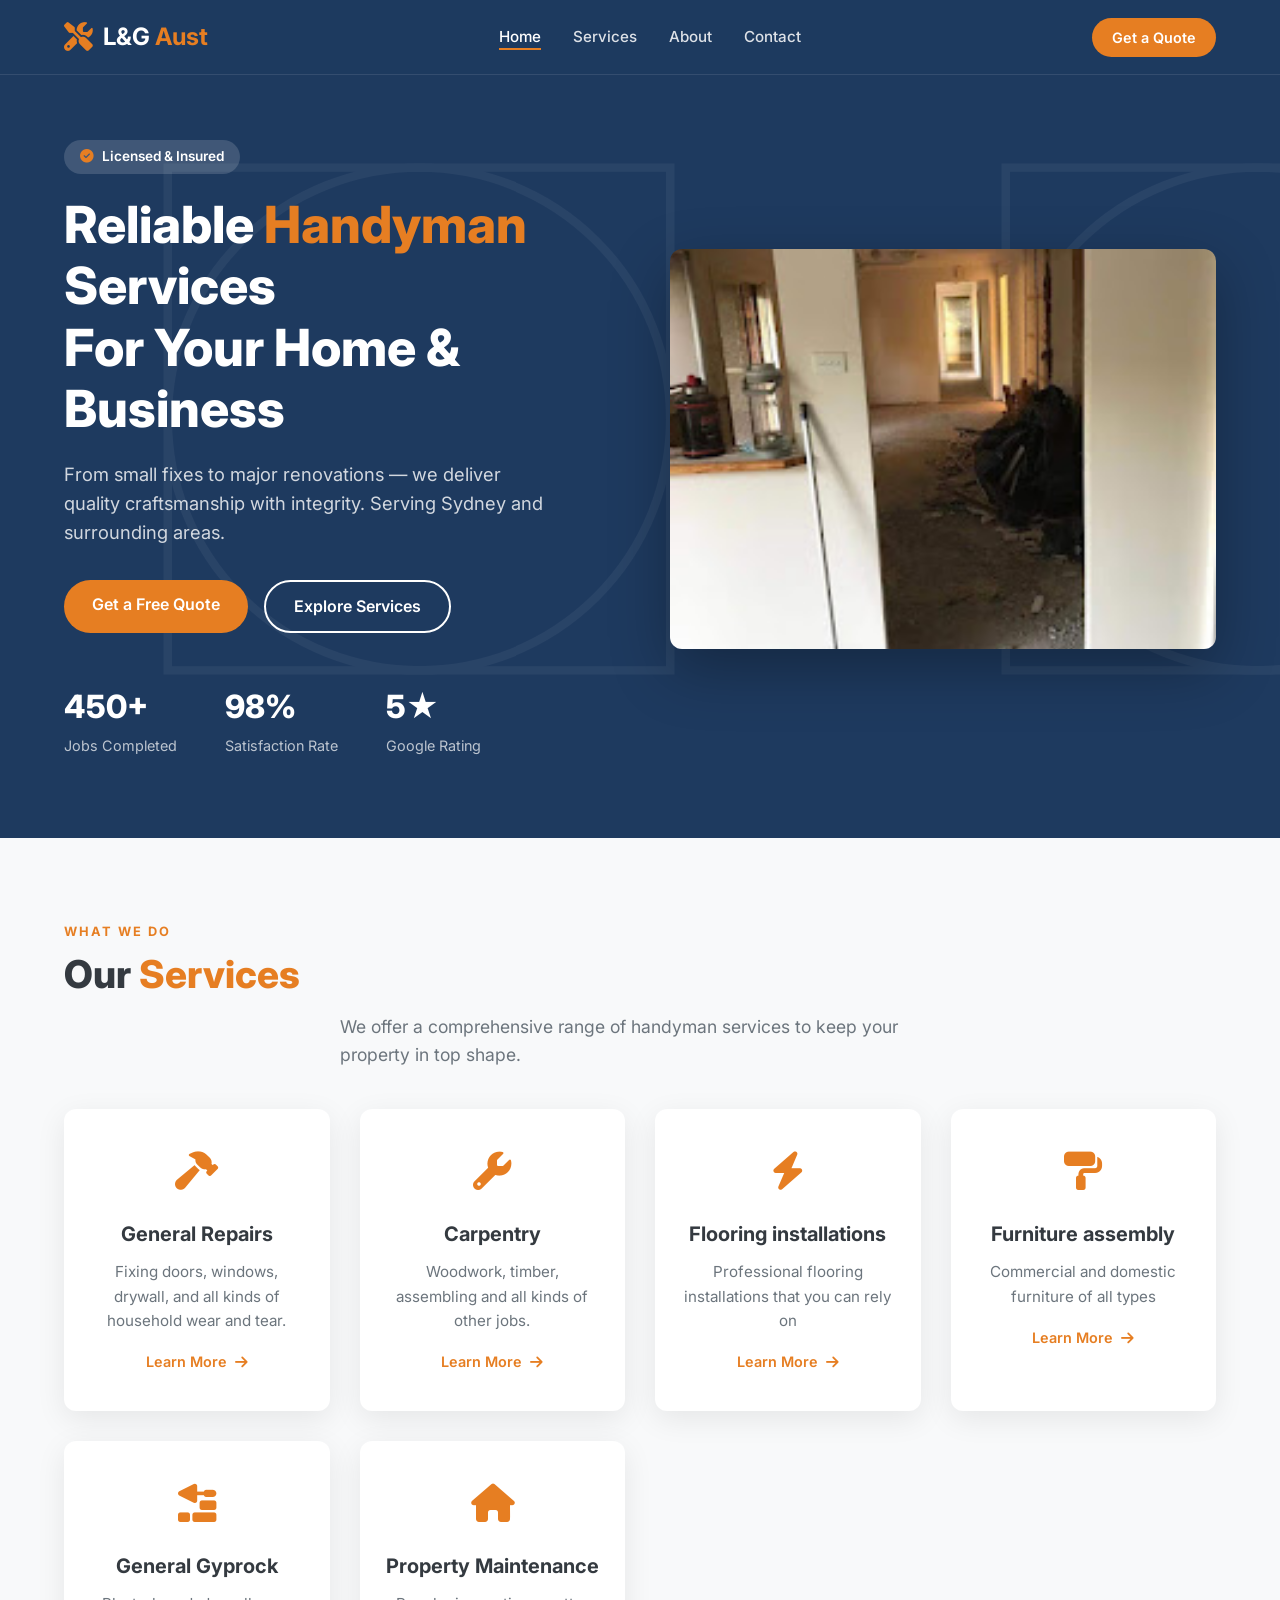
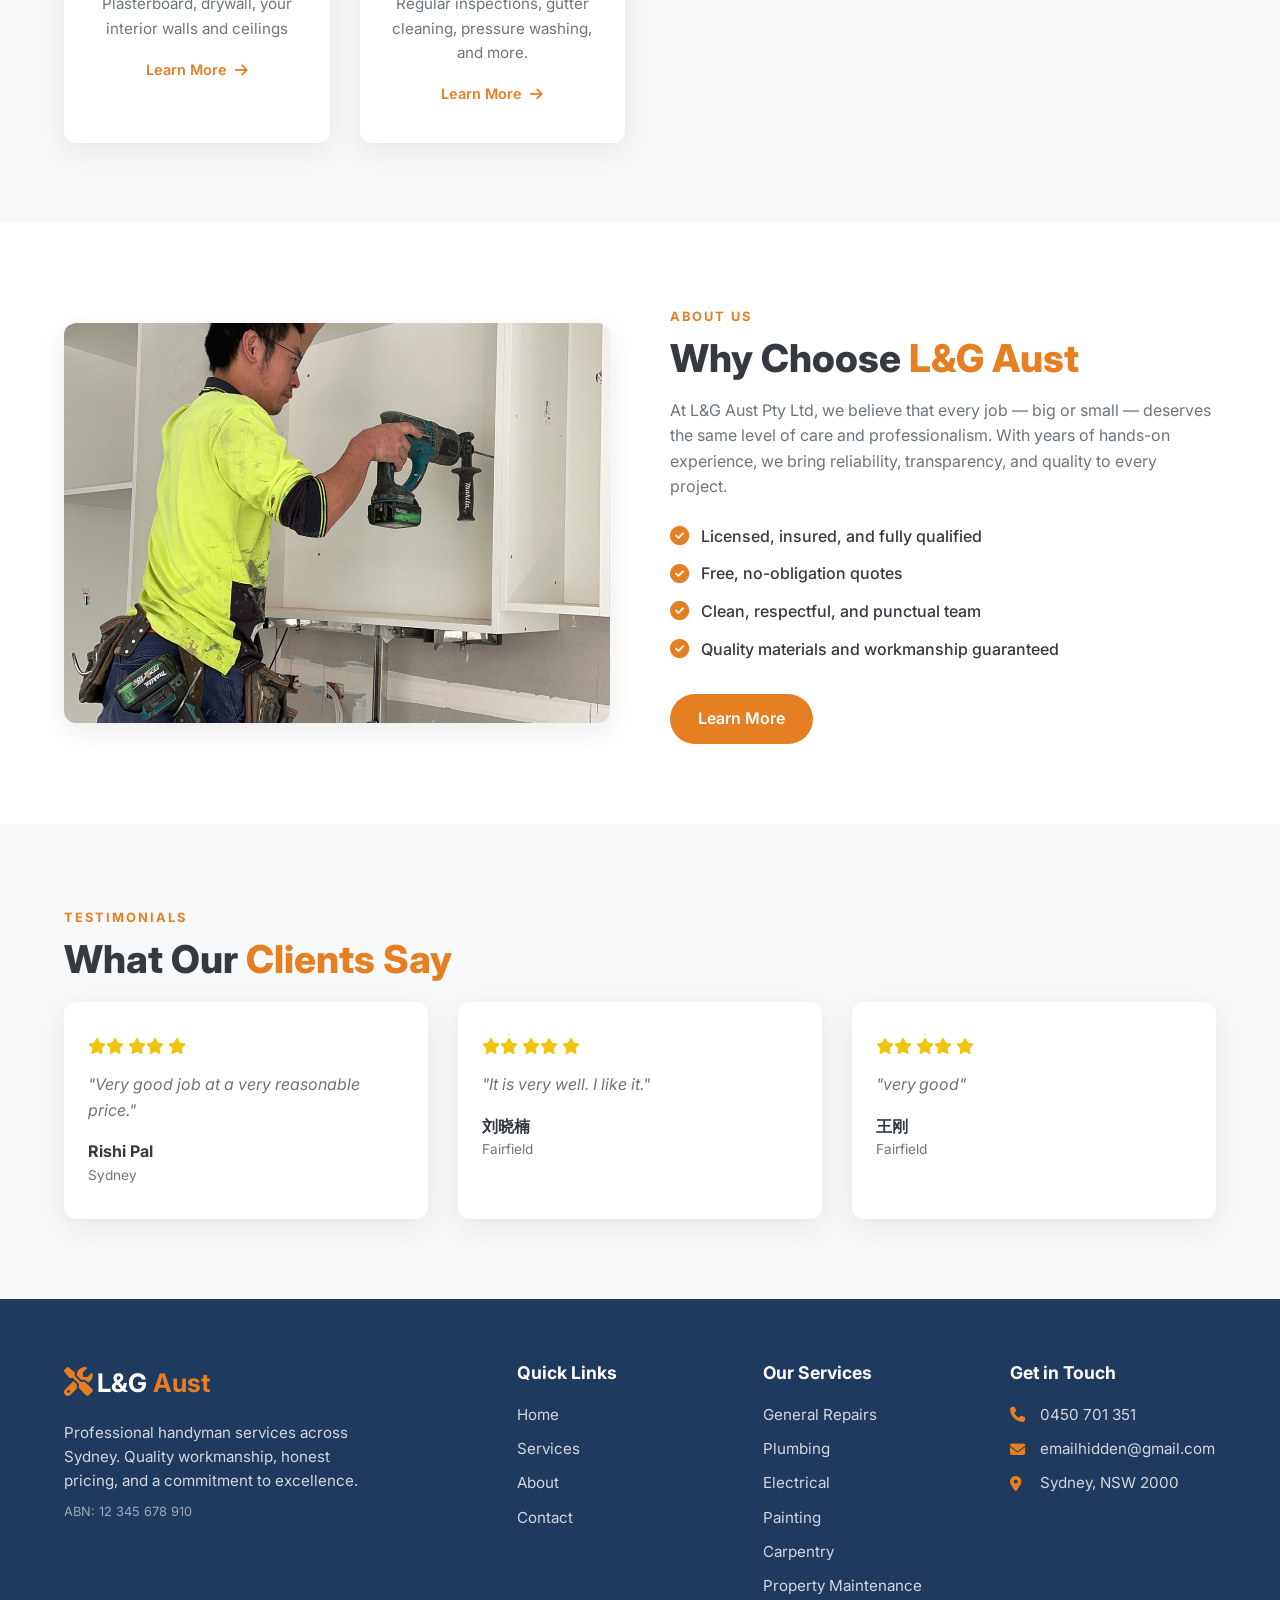
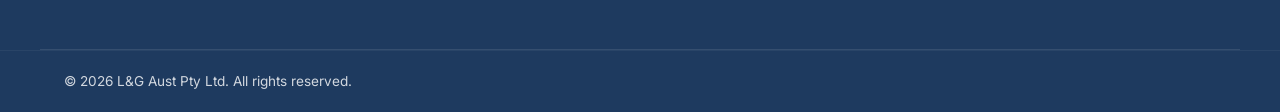
==== public/index.html @ 5c4e9b41 "update about image" ====
<!-- ====================================================
     index.html – Home / Landing Page
     ==================================================== -->
<!DOCTYPE html>
<html lang="en">
<head>
  <meta charset="UTF-8" />
  <meta name="viewport" content="width=device-width, initial-scale=1.0" />
  <title>L&G Aust | Professional Handyman Services</title>
  <link rel="stylesheet" href="styles.css" />
  <link rel="preconnect" href="https://fonts.googleapis.com" />
  <link rel="preconnect" href="https://fonts.gstatic.com" crossorigin />
  <link href="https://fonts.googleapis.com/css2?family=Inter:opsz,wght@14..32,400;14..32,500;14..32,600;14..32,700;14..32,800&display=swap" rel="stylesheet" />
  <link rel="stylesheet" href="https://cdnjs.cloudflare.com/ajax/libs/font-awesome/6.5.0/css/all.min.css" />
</head>
<body>

  <!-- Navigation -->
  <nav class="navbar" id="navbar">
    <div class="container nav-container">
      <div class="nav-logo">
        <span class="logo-icon"><i class="fas fa-tools"></i></span>
        <span class="logo-text">L&G <span class="logo-highlight">Aust</span></span>
      </div>
      <ul class="nav-links" id="navLinks">
        <li><a href="index.html" class="active">Home</a></li>
        <li><a href="services.html">Services</a></li>
        <li><a href="about.html">About</a></li>
        <li><a href="contact.html">Contact</a></li>
      </ul>
      <div class="nav-cta">
        <a href="contact.html" class="btn btn-primary btn-sm">Get a Quote</a>
      </div>
      
    </div>
  </nav>

  <!-- Hero -->
  <section class="hero" id="hero">
    <div class="hero-overlay"></div>
    <div class="container hero-container">
      <div class="hero-content">
        <span class="hero-badge"><i class="fas fa-check-circle"></i> Licensed & Insured</span>
        <h1 class="hero-title">
          Reliable <span class="highlight">Handyman</span> Services <br />For Your Home & Business
        </h1>
        <p class="hero-desc">
          From small fixes to major renovations — we deliver quality craftsmanship
          with integrity. Serving Sydney and surrounding areas.
        </p>
        <div class="hero-buttons">
          <a href="contact.html" class="btn btn-primary">Get a Free Quote</a>
          <a href="services.html" class="btn btn-outline">Explore Services</a>
        </div>
        <div class="hero-stats">
          <div class="stat">
            <span class="stat-number">450+</span>
            <span class="stat-label">Jobs Completed</span>
          </div>
          <div class="stat">
            <span class="stat-number">98%</span>
            <span class="stat-label">Satisfaction Rate</span>
          </div>
          <div class="stat">
            <span class="stat-number">5★</span>
            <span class="stat-label">Google Rating</span>
          </div>
        </div>
      </div>
      <div class="hero-image">
        <img src="images/general.jpg" alt="Handyman working" />
      </div>
    </div>
  </section>

  <!-- Services snippet -->
  <section class="services" id="services">
    <div class="container">
      <div class="section-header">
        <span class="section-tag">What We Do</span>
        <h2 class="section-title">Our <span class="highlight">Services</span></h2>
        <p class="section-desc">
          We offer a comprehensive range of handyman services to keep your
          property in top shape.
        </p>
      </div>
      <div class="services-grid">
        <div class="service-card">
          <div class="service-icon"><i class="fas fa-hammer"></i></div>
          <h3>General Repairs</h3>
          <p>Fixing doors, windows, drywall, and all kinds of household wear and tear.</p>
          <a href="services.html#general" class="service-link">Learn More <i class="fas fa-arrow-right"></i></a>
        </div>
        <div class="service-card">
          <div class="service-icon"><i class="fas fa-wrench"></i></div>
          <h3>Carpentry</h3>
          <p>Woodwork, timber, assembling and all kinds of other jobs.</p>
          <a href="services.html#plumbing" class="service-link">Learn More <i class="fas fa-arrow-right"></i></a>
        </div>
        <div class="service-card">
          <div class="service-icon"><i class="fas fa-bolt"></i></div>
          <h3>Flooring installations</h3>
          <p>Professional flooring installations that you can rely on</p>
          <a href="services.html#electrical" class="service-link">Learn More <i class="fas fa-arrow-right"></i></a>
        </div>
        <div class="service-card">
          <div class="service-icon"><i class="fas fa-paint-roller"></i></div>
          <h3>Furniture assembly</h3>
          <p>Commercial and domestic furniture of all types</p>
          <a href="services.html#painting" class="service-link">Learn More <i class="fas fa-arrow-right"></i></a>
        </div>
        <div class="service-card">
          <div class="service-icon"><i class="fas fa-trowel-bricks"></i></div>
          <h3>General Gyprock</h3>
          <p>Plasterboard, drywall, your interior walls and ceilings</p>
          <a href="services.html#carpentry" class="service-link">Learn More <i class="fas fa-arrow-right"></i></a>
        </div>
        <div class="service-card">
          <div class="service-icon"><i class="fas fa-home"></i></div>
          <h3>Property Maintenance</h3>
          <p>Regular inspections, gutter cleaning, pressure washing, and more.</p>
          <a href="services.html#maintenance" class="service-link">Learn More <i class="fas fa-arrow-right"></i></a>
        </div>
      </div>
    </div>
  </section>

  <!-- About snippet -->
  <section class="about" id="about">
    <div class="container about-container">
      <div class="about-image">
        <img src="images/furnitureassembly.jpg" alt="About L&G Aust" />
      </div>
      <div class="about-content">
        <span class="section-tag">About Us</span>
        <h2 class="section-title">Why Choose <span class="highlight">L&G Aust</span></h2>
        <p class="about-desc">
          At L&G Aust Pty Ltd, we believe that every job — big or small — deserves
          the same level of care and professionalism. With years of hands-on experience,
          we bring reliability, transparency, and quality to every project.
        </p>
        <ul class="about-features">
          <li><i class="fas fa-check-circle"></i> Licensed, insured, and fully qualified</li>
          <li><i class="fas fa-check-circle"></i> Free, no-obligation quotes</li>
          <li><i class="fas fa-check-circle"></i> Clean, respectful, and punctual team</li>
          <li><i class="fas fa-check-circle"></i> Quality materials and workmanship guaranteed</li>
        </ul>
        <a href="about.html" class="btn btn-primary">Learn More</a>
      </div>
    </div>
  </section>

  <!-- Testimonials -->
  <section class="testimonials">
    <div class="container">
      <div class="section-header">
        <span class="section-tag">Testimonials</span>
        <h2 class="section-title">What Our <span class="highlight">Clients Say</span></h2>
      </div>
      <div class="testimonials-grid">
        <div class="testimonial-card">
          <div class="testimonial-stars">
            <i class="fas fa-star"></i><i class="fas fa-star"></i>
            <i class="fas fa-star"></i><i class="fas fa-star"></i>
            <i class="fas fa-star"></i>
          </div>
          <p>"Very good job at a very reasonable price."</p>
          <div class="testimonial-author">
            <span class="author-name">Rishi Pal</span>
            <span class="author-location">Sydney</span>
          </div>
        </div>
        <div class="testimonial-card">
          <div class="testimonial-stars">
            <i class="fas fa-star"></i><i class="fas fa-star"></i>
            <i class="fas fa-star"></i><i class="fas fa-star"></i>
            <i class="fas fa-star"></i>
          </div>
          <p>"It is very well. I like it."</p>
          <div class="testimonial-author">
            <span class="author-name">刘晓楠</span>
            <span class="author-location">Fairfield</span>
          </div>
        </div>
        <div class="testimonial-card">
          <div class="testimonial-stars">
            <i class="fas fa-star"></i><i class="fas fa-star"></i>
            <i class="fas fa-star"></i><i class="fas fa-star"></i>
            <i class="fas fa-star"></i>
          </div>
          <p>"very good"</p>
          <div class="testimonial-author">
            <span class="author-name">王刚</span>
            <span class="author-location">Fairfield</span>
          </div>
        </div>
      </div>
    </div>
  </section>

  <!-- Footer -->
  <footer class="footer">
    <div class="container footer-container">
      <div class="footer-brand">
        <span class="logo-icon"><i class="fas fa-tools"></i></span>
        <span class="logo-text">L&G <span class="logo-highlight">Aust</span></span>
        <p class="footer-desc">
          Professional handyman services across Sydney. Quality workmanship,
          honest pricing, and a commitment to excellence.
        </p>
        <p class="footer-legal">ABN: 12 345 678 910</p>
      </div>
      <div class="footer-links">
        <h4>Quick Links</h4>
        <ul>
          <li><a href="index.html">Home</a></li>
          <li><a href="services.html">Services</a></li>
          <li><a href="about.html">About</a></li>
          <li><a href="contact.html">Contact</a></li>
        </ul>
      </div>
      <div class="footer-services">
        <h4>Our Services</h4>
        <ul>
          <li>General Repairs</li>
          <li>Plumbing</li>
          <li>Electrical</li>
          <li>Painting</li>
          <li>Carpentry</li>
          <li>Property Maintenance</li>
        </ul>
      </div>
      <div class="footer-contact">
        <h4>Get in Touch</h4>
        <ul>
          <li><i class="fas fa-phone"></i> 0450 701 351</li>
          <li><i class="fas fa-envelope"></i> emailhidden@gmail.com</li>
          <li><i class="fas fa-map-marker-alt"></i> Sydney, NSW 2000</li>
        </ul>
      </div>
    </div>
    <div class="footer-bottom">
      <div class="container">
        <p>&copy; 2026 L&G Aust Pty Ltd. All rights reserved.</p>
      </div>
    </div>
  </footer>

  <script src="script.js"></script>
</body>
</html>
---- public/styles.css ----
* {
  margin: 0;
  padding: 0;
  box-sizing: border-box;
}

:root {
  --primary: #1e3a5f;
  --primary-light: #2a4a7a;
  --accent: #e67e22;
  --accent-hover: #cf6d17;
  --gray-100: #f8f9fa;
  --gray-200: #e9ecef;
  --gray-300: #dee2e6;
  --gray-600: #6c757d;
  --gray-800: #343a40;
  --white: #ffffff;
  --shadow: 0 8px 30px rgba(0,0,0,0.08);
  --radius: 12px;
  --transition: 0.25s ease;
  --font: 'Inter', sans-serif;
}

body {
  font-family: var(--font);
  color: var(--gray-800);
  background: var(--white);
  line-height: 1.6;
}

a {
  text-decoration: none;
  color: inherit;
}

ul {
  list-style: none;
}

img {
  max-width: 100%;
  height: auto;
  display: block;
}

.container {
  max-width: 1200px;
  margin: 0 auto;
  padding: 0 24px;
}

/* ----- buttons ----- */
.btn {
  display: inline-block;
  padding: 12px 28px;
  border-radius: 50px;
  font-weight: 600;
  font-size: 1rem;
  border: none;
  cursor: pointer;
  transition: var(--transition);
  text-align: center;
}

.btn-primary {
  background: var(--accent);
  color: var(--white);
}
.btn-primary:hover {
  background: var(--accent-hover);
  transform: translateY(-2px);
  box-shadow: 0 6px 20px rgba(230, 126, 34, 0.35);
}

.btn-outline {
  background: transparent;
  color: var(--white);
  border: 2px solid var(--white);
}
.btn-outline:hover {
  background: var(--white);
  color: var(--primary);
}

.btn-sm {
  padding: 8px 20px;
  font-size: 0.9rem;
}

.btn-full {
  width: 100%;
}

/* ----- section headers ----- */
.section-tag {
  display: inline-block;
  font-size: 0.8rem;
  font-weight: 700;
  text-transform: uppercase;
  letter-spacing: 2px;
  color: var(--accent);
  margin-bottom: 8px;
}

.section-title {
  font-size: 2.4rem;
  font-weight: 800;
  line-height: 1.2;
  margin-bottom: 16px;
}
.section-title .highlight {
  color: var(--accent);
}

.section-desc {
  font-size: 1.1rem;
  color: var(--gray-600);
  max-width: 600px;
  margin: 0 auto 40px;
}

/* ----- navigation ----- */
.navbar {
  position: fixed;
  top: 0;
  left: 0;
  width: 100%;
  z-index: 1000;
  background: rgba(30, 58, 95, 0.95);
  backdrop-filter: blur(8px);
  padding: 14px 0;
  border-bottom: 1px solid rgba(255,255,255,0.1);
  transition: var(--transition);
}

.nav-container {
  display: flex;
  align-items: center;
  justify-content: space-between;
}

.nav-logo {
  display: flex;
  align-items: center;
  gap: 10px;
  color: var(--white);
  font-weight: 700;
  font-size: 1.5rem;
}
.logo-icon {
  font-size: 1.8rem;
  color: var(--accent);
}
.logo-highlight {
  color: var(--accent);
}

.nav-links {
  display: flex;
  gap: 32px;
  align-items: center;
}
.nav-links a {
  color: rgba(255,255,255,0.85);
  font-weight: 500;
  transition: var(--transition);
  font-size: 0.95rem;
  position: relative;
}
.nav-links a:hover,
.nav-links a.active {
  color: var(--white);
}
.nav-links a.active::after {
  content: '';
  position: absolute;
  bottom: -4px;
  left: 0;
  width: 100%;
  height: 2px;
  background: var(--accent);
}

.nav-cta .btn {
  font-size: 0.9rem;
}

.hamburger {
  display: none;
  flex-direction: column;
  gap: 5px;
  cursor: pointer;
  background: none;
  border: none;
  padding: 4px;
}
.hamburger span {
  display: block;
  width: 28px;
  height: 3px;
  background: var(--white);
  border-radius: 3px;
  transition: var(--transition);
}

/* ----- hero (index) ----- */
.hero {
  position: relative;
  padding: 140px 0 80px;
  background: var(--primary);
  color: var(--white);
  overflow: hidden;
}
.hero-overlay {
  position: absolute;
  inset: 0;
  background: url('data:image/svg+xml;utf8,<svg xmlns="http://www.w3.org/2000/svg" viewBox="0 0 100 100" opacity="0.05"><path d="M20 20 L80 20 L80 80 L20 80 Z" stroke="white" stroke-width="1" fill="none"/><circle cx="50" cy="50" r="30" stroke="white" stroke-width="1" fill="none"/></svg>') repeat;
  pointer-events: none;
}

.hero-container {
  display: grid;
  grid-template-columns: 1fr 1fr;
  gap: 60px;
  align-items: center;
  position: relative;
  z-index: 1;
}

.hero-badge {
  display: inline-flex;
  align-items: center;
  gap: 8px;
  background: rgba(255,255,255,0.15);
  padding: 6px 16px;
  border-radius: 50px;
  font-size: 0.85rem;
  font-weight: 600;
  margin-bottom: 20px;
}
.hero-badge i {
  color: var(--accent);
}

.hero-title {
  font-size: 3.2rem;
  font-weight: 800;
  line-height: 1.2;
  margin-bottom: 20px;
}
.hero-title .highlight {
  color: var(--accent);
}

.hero-desc {
  font-size: 1.15rem;
  color: rgba(255,255,255,0.8);
  margin-bottom: 32px;
  max-width: 480px;
}

.hero-buttons {
  display: flex;
  gap: 16px;
  flex-wrap: wrap;
  margin-bottom: 48px;
}

.hero-stats {
  display: flex;
  gap: 48px;
}
.stat-number {
  display: block;
  font-size: 2rem;
  font-weight: 800;
  color: var(--white);
}
.stat-label {
  font-size: 0.9rem;
  color: rgba(255,255,255,0.7);
}

.hero-image img {
  border-radius: var(--radius);
  box-shadow: 0 20px 60px rgba(0,0,0,0.3);
  object-fit: cover;
  height: 400px;
  width: 100%;
}

/* ----- services grid (shared) ----- */
.services {
  padding: 80px 0;
  background: var(--gray-100);
}

.services-grid {
  display: grid;
  grid-template-columns: repeat(auto-fit, minmax(260px, 1fr));
  gap: 30px;
}

.service-card {
  background: var(--white);
  padding: 32px 24px;
  border-radius: var(--radius);
  box-shadow: var(--shadow);
  transition: var(--transition);
  text-align: center;
  border-bottom: 4px solid transparent;
}
.service-card:hover {
  transform: translateY(-6px);
  border-bottom-color: var(--accent);
  box-shadow: 0 12px 40px rgba(0,0,0,0.10);
}

.service-icon {
  font-size: 2.4rem;
  color: var(--accent);
  margin-bottom: 16px;
}
.service-card h3 {
  font-size: 1.25rem;
  margin-bottom: 10px;
}
.service-card p {
  color: var(--gray-600);
  font-size: 0.95rem;
  margin-bottom: 16px;
}
.service-link {
  color: var(--accent);
  font-weight: 600;
  font-size: 0.9rem;
  transition: var(--transition);
}
.service-link i {
  transition: var(--transition);
  margin-left: 4px;
}
.service-link:hover i {
  transform: translateX(4px);
}

/* ----- about (shared) ----- */
.about {
  padding: 80px 0;
  background: var(--white);
}

.about-container {
  display: grid;
  grid-template-columns: 1fr 1fr;
  gap: 60px;
  align-items: center;
}

.about-image {
  position: relative;
}
.about-image img {
  border-radius: var(--radius);
  box-shadow: var(--shadow);
  width: 100%;
  height: 400px;
  object-fit: cover;
}

.about-content .section-title {
  margin-bottom: 16px;
}
.about-desc {
  color: var(--gray-600);
  margin-bottom: 24px;
}

.about-features {
  display: flex;
  flex-direction: column;
  gap: 12px;
  margin-bottom: 32px;
}
.about-features li {
  display: flex;
  align-items: center;
  gap: 12px;
  font-weight: 500;
}
.about-features i {
  color: var(--accent);
  font-size: 1.2rem;
}

/* ----- testimonials (shared) ----- */
.testimonials {
  padding: 80px 0;
  background: var(--gray-100);
}

.testimonials-grid {
  display: grid;
  grid-template-columns: repeat(auto-fit, minmax(260px, 1fr));
  gap: 30px;
  margin-top: 20px;
}

.testimonial-card {
  background: var(--white);
  padding: 32px 24px;
  border-radius: var(--radius);
  box-shadow: var(--shadow);
}
.testimonial-stars {
  color: #f1c40f;
  margin-bottom: 12px;
}
.testimonial-card p {
  font-style: italic;
  color: var(--gray-600);
  margin-bottom: 16px;
}
.testimonial-author {
  display: flex;
  flex-direction: column;
}
.author-name {
  font-weight: 700;
}
.author-location {
  font-size: 0.85rem;
  color: var(--gray-600);
}

/* ----- contact (shared) ----- */
.contact {
  padding: 80px 0;
  background: var(--white);
}

.contact-container {
  display: grid;
  grid-template-columns: 1fr 1fr;
  gap: 60px;
}

.contact-info .section-title {
  margin-bottom: 16px;
}
.contact-desc {
  color: var(--gray-600);
  margin-bottom: 32px;
}

.contact-details {
  display: flex;
  flex-direction: column;
  gap: 20px;
  margin-bottom: 32px;
}

.contact-item {
  display: flex;
  align-items: center;
  gap: 16px;
}
.contact-icon {
  width: 44px;
  height: 44px;
  background: var(--gray-100);
  border-radius: 50%;
  display: flex;
  align-items: center;
  justify-content: center;
  color: var(--accent);
  font-size: 1.1rem;
}
.contact-item strong {
  display: block;
  font-size: 0.85rem;
  color: var(--gray-600);
}
.contact-item span {
  font-weight: 500;
}

.contact-social {
  display: flex;
  gap: 14px;
}
.contact-social a {
  width: 44px;
  height: 44px;
  background: var(--gray-100);
  border-radius: 50%;
  display: flex;
  align-items: center;
  justify-content: center;
  color: var(--gray-800);
  transition: var(--transition);
}
.contact-social a:hover {
  background: var(--accent);
  color: var(--white);
}

.contact-form-wrapper {
  background: var(--gray-100);
  padding: 40px;
  border-radius: var(--radius);
  box-shadow: var(--shadow);
}

.form-group {
  margin-bottom: 20px;
}
.form-group label {
  display: block;
  font-weight: 600;
  margin-bottom: 6px;
  font-size: 0.95rem;
}
.required {
  color: #e74c3c;
}
.form-group input,
.form-group select,
.form-group textarea {
  width: 100%;
  padding: 12px 16px;
  border: 1px solid var(--gray-300);
  border-radius: 8px;
  font-family: var(--font);
  font-size: 1rem;
  transition: var(--transition);
  background: var(--white);
}
.form-group input:focus,
.form-group select:focus,
.form-group textarea:focus {
  outline: none;
  border-color: var(--accent);
  box-shadow: 0 0 0 3px rgba(230, 126, 34, 0.15);
}
.form-group textarea {
  resize: vertical;
}

/* ----- footer ----- */
.footer {
  background: var(--primary);
  color: rgba(255,255,255,0.8);
  padding: 60px 0 0;
}

.footer-container {
  display: grid;
  grid-template-columns: 2fr 1fr 1fr 1fr;
  gap: 40px;
  padding-bottom: 40px;
  border-bottom: 1px solid rgba(255,255,255,0.1);
}

.footer-brand .logo-text {
  font-size: 1.6rem;
  font-weight: 700;
  color: var(--white);
}
.footer-desc {
  margin: 16px 0 8px;
  font-size: 0.95rem;
  max-width: 300px;
}
.footer-legal {
  font-size: 0.8rem;
  opacity: 0.7;
}

.footer h4 {
  color: var(--white);
  font-weight: 700;
  margin-bottom: 16px;
  font-size: 1.1rem;
}
.footer ul li {
  margin-bottom: 10px;
  font-size: 0.95rem;
}
.footer ul a {
  transition: var(--transition);
}
.footer ul a:hover {
  color: var(--accent);
}
.footer-contact ul li {
  display: flex;
  align-items: center;
  gap: 10px;
}
.footer-contact ul li i {
  color: var(--accent);
  width: 20px;
}

.footer-bottom {
  padding: 20px 0;
  text-align: center;
  font-size: 0.85rem;
  border-top: 1px solid rgba(255,255,255,0.05);
}
.footer-bottom .container {
  display: flex;
  justify-content: space-between;
  align-items: center;
}


/* ----- responsive ----- */
@media (max-width: 992px) {
  .hero-container,
  .about-container,
  .contact-container {
    grid-template-columns: 1fr;
  }
  .hero-image img {
    height: 300px;
  }
  .hero-title {
    font-size: 2.6rem;
  }
  .footer-container {
    grid-template-columns: 1fr 1fr;
  }
}

@media (max-width: 768px) {
  .nav-links {
    position: fixed;
    top: 70px;
    left: 0;
    width: 100%;
    background: var(--primary);
    flex-direction: column;
    padding: 30px 20px;
    gap: 20px;
    transform: translateY(-120%);
    transition: var(--transition);
    box-shadow: 0 12px 30px rgba(0,0,0,0.2);
  }
  .nav-links.open {
    transform: translateY(0);
  }
  .nav-cta {
    display: none;
  }
  .hero-title {
    font-size: 2rem;
  }
  .hero-stats {
    gap: 24px;
  }
  .section-title {
    font-size: 1.8rem;
  }
  .footer-container {
    grid-template-columns: 1fr;
    gap: 30px;
  }
  .footer-bottom .container {
    flex-direction: column;
    gap: 8px;
  }
  .contact-form-wrapper {
    padding: 24px;
  }
  .about-image img {
    height: 250px;
  }
}
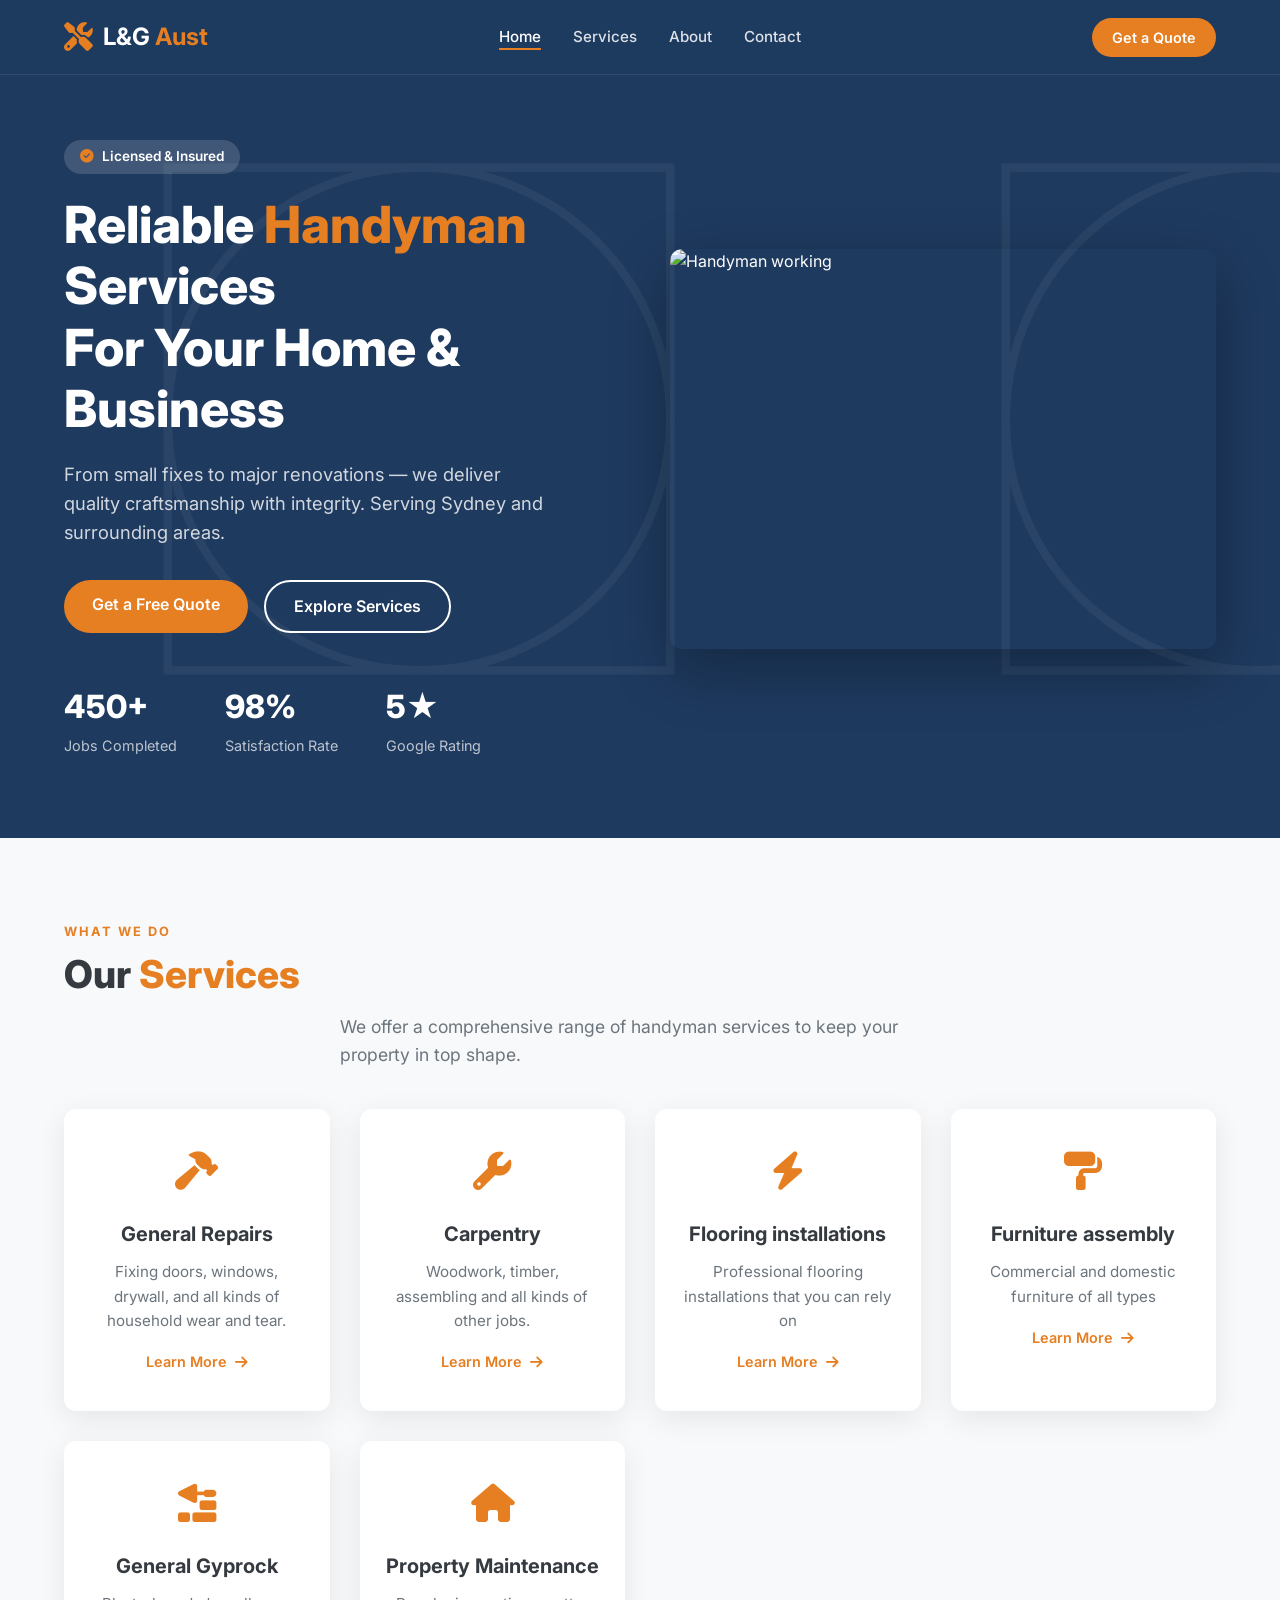
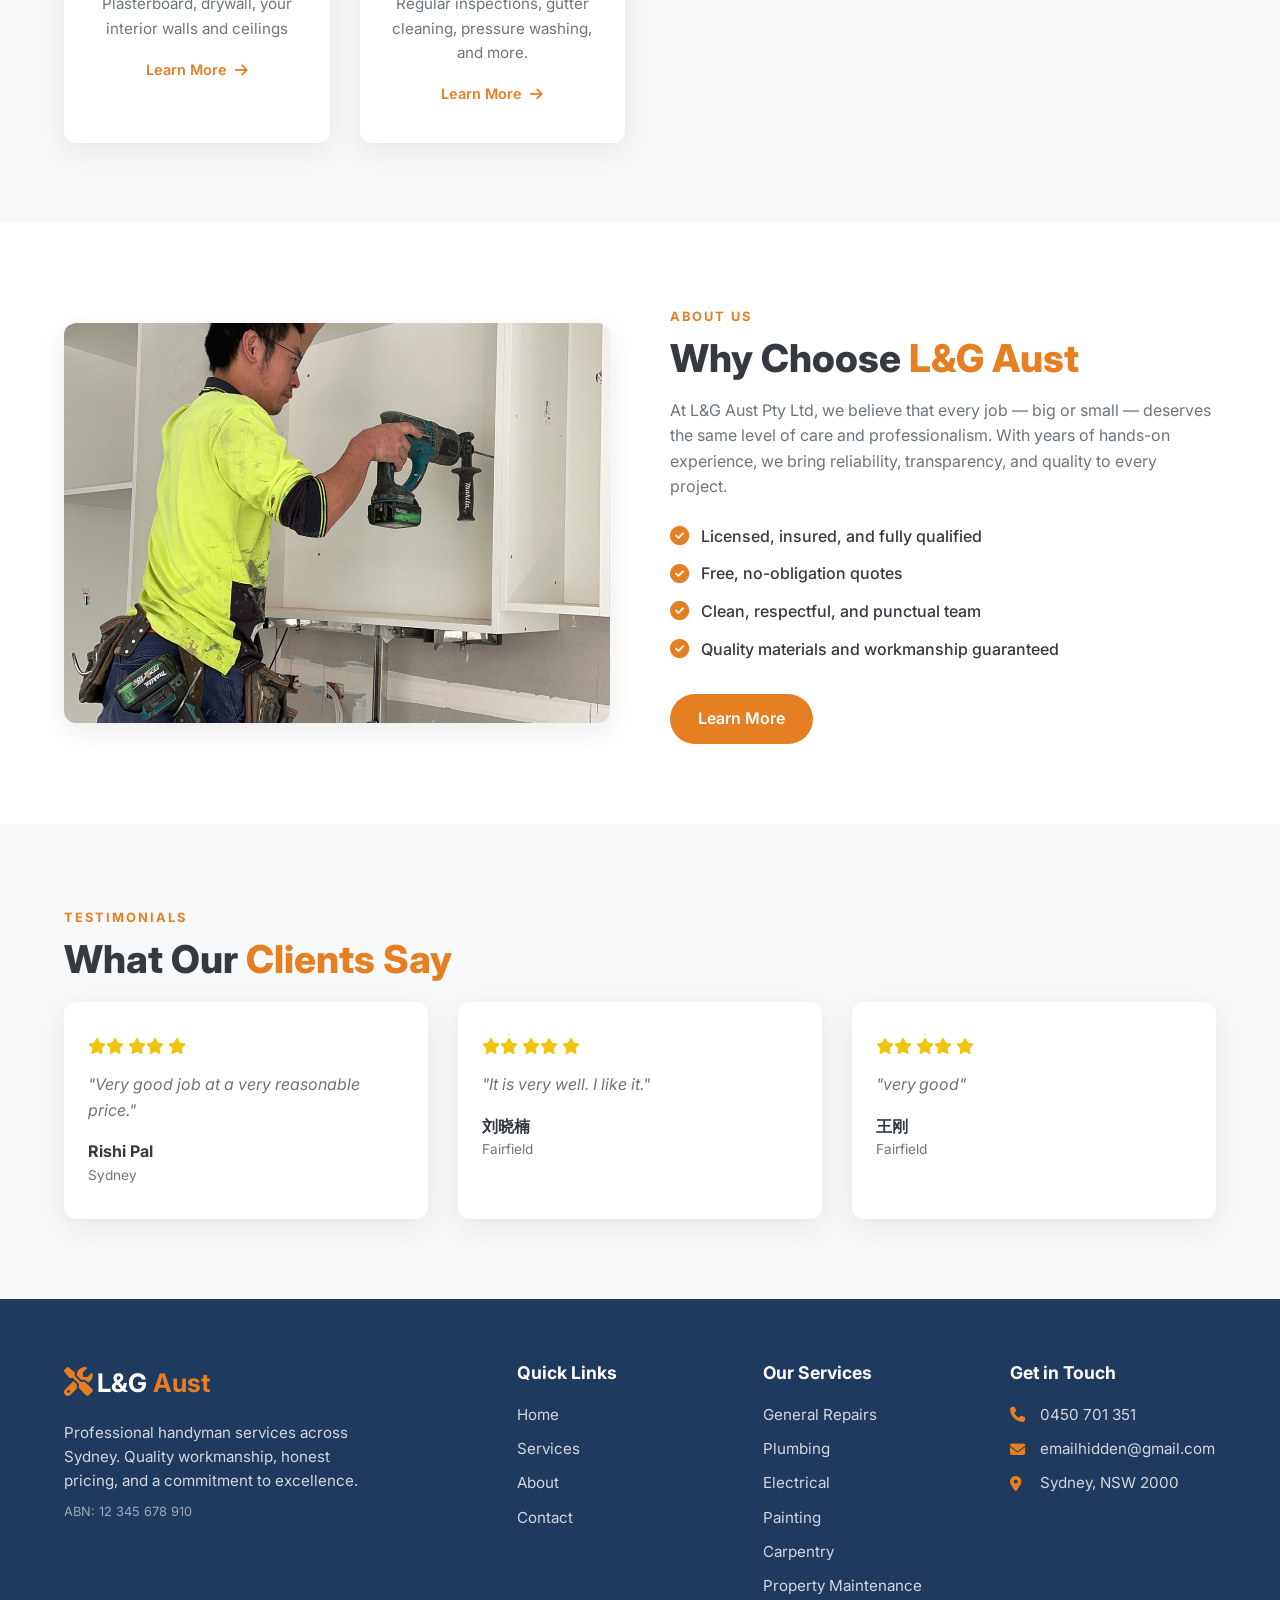
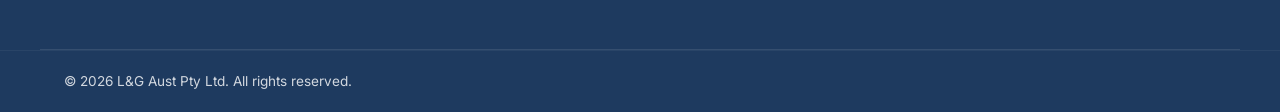
==== commit fa48726a: "update image of index" ====
--- a/public/index.html
+++ b/public/index.html
@@ -68,7 +68,7 @@
         </div>
       </div>
       <div class="hero-image">
-        <img src="images/general.jpg" alt="Handyman working" />
+        <img src="https://encrypted-tbn0.gstatic.com/images?q=tbn:ANd9GcRz0aL8qpOENHod5S-YueKrA18ToQdeWUB8jD8yez1QuQ&s" alt="Handyman working" />
       </div>
     </div>
   </section>
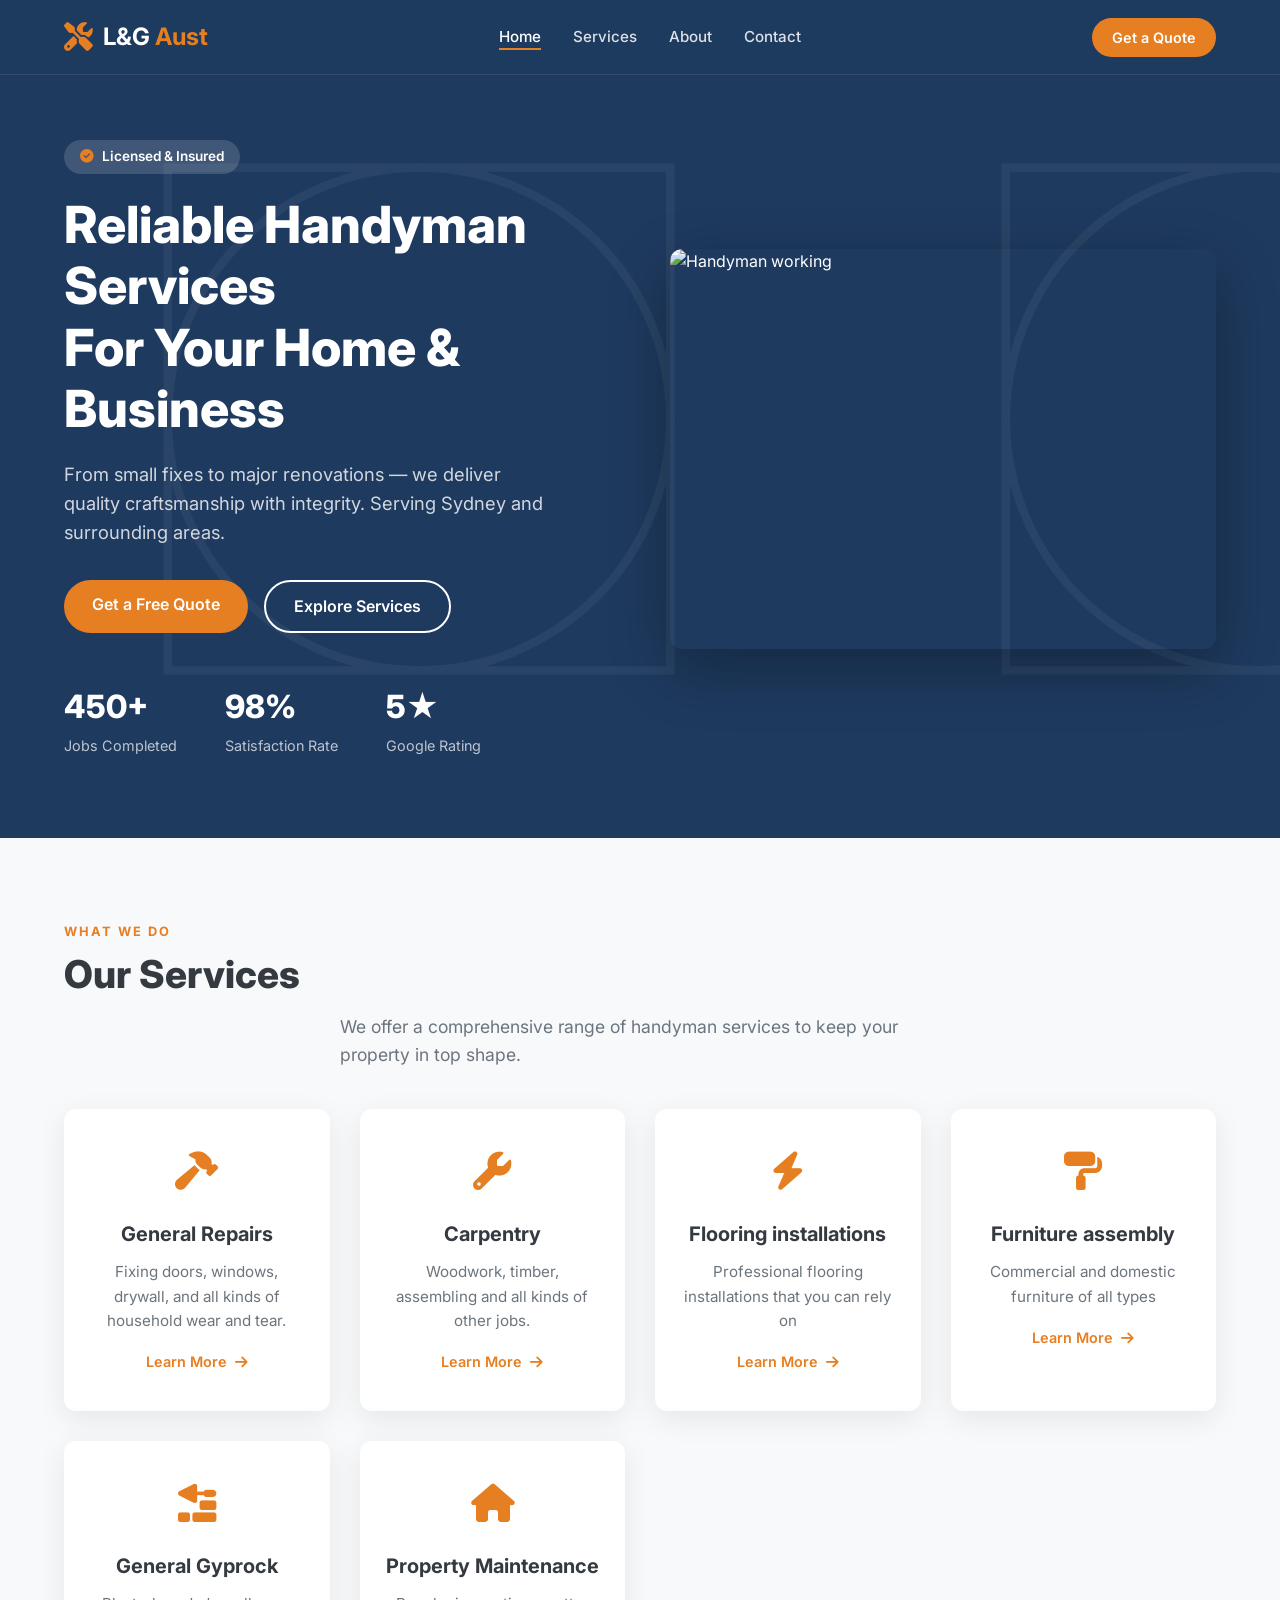
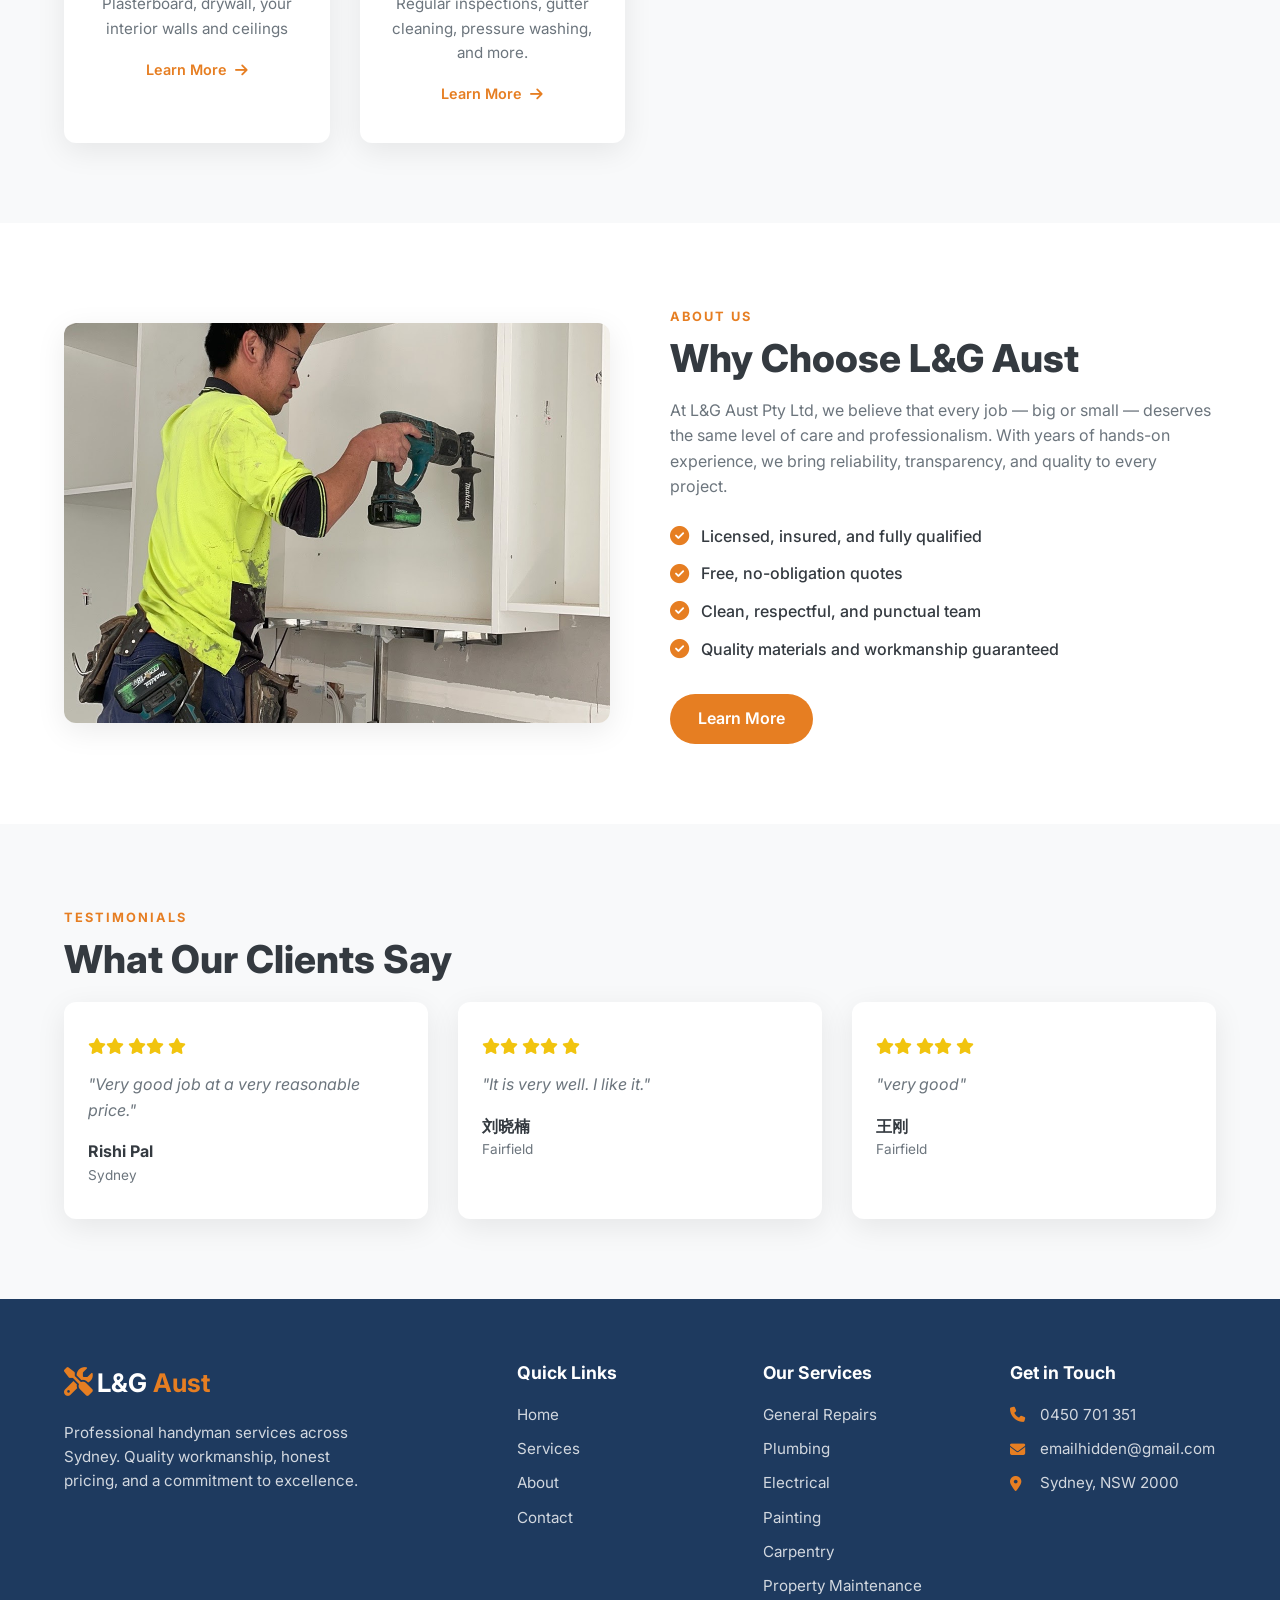
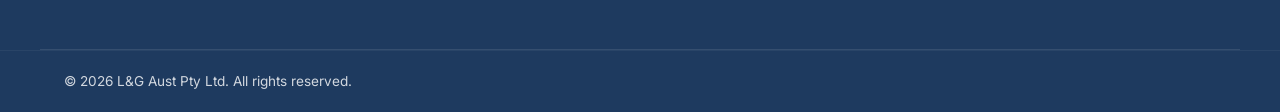
==== commit 1123a491: "upd span highlight" ====
--- a/public/index.html
+++ b/public/index.html
@@ -42,7 +42,7 @@
       <div class="hero-content">
         <span class="hero-badge"><i class="fas fa-check-circle"></i> Licensed & Insured</span>
         <h1 class="hero-title">
-          Reliable <span class="highlight">Handyman</span> Services <br />For Your Home & Business
+          Reliable Handyman Services <br />For Your Home & Business
         </h1>
         <p class="hero-desc">
           From small fixes to major renovations — we deliver quality craftsmanship
@@ -78,7 +78,7 @@
     <div class="container">
       <div class="section-header">
         <span class="section-tag">What We Do</span>
-        <h2 class="section-title">Our <span class="highlight">Services</span></h2>
+        <h2 class="section-title">Our Services</h2>
         <p class="section-desc">
           We offer a comprehensive range of handyman services to keep your
           property in top shape.
@@ -133,7 +133,7 @@
       </div>
       <div class="about-content">
         <span class="section-tag">About Us</span>
-        <h2 class="section-title">Why Choose <span class="highlight">L&G Aust</span></h2>
+        <h2 class="section-title">Why Choose L&G Aust</h2>
         <p class="about-desc">
           At L&G Aust Pty Ltd, we believe that every job — big or small — deserves
           the same level of care and professionalism. With years of hands-on experience,
@@ -155,7 +155,7 @@
     <div class="container">
       <div class="section-header">
         <span class="section-tag">Testimonials</span>
-        <h2 class="section-title">What Our <span class="highlight">Clients Say</span></h2>
+        <h2 class="section-title">What Our Clients Say</span></h2>
       </div>
       <div class="testimonials-grid">
         <div class="testimonial-card">
@@ -208,7 +208,6 @@
           Professional handyman services across Sydney. Quality workmanship,
           honest pricing, and a commitment to excellence.
         </p>
-        <p class="footer-legal">ABN: 12 345 678 910</p>
       </div>
       <div class="footer-links">
         <h4>Quick Links</h4>
--- a/public/styles.css
+++ b/public/styles.css
@@ -573,10 +573,6 @@
   font-size: 0.95rem;
   max-width: 300px;
 }
-.footer-legal {
-  font-size: 0.8rem;
-  opacity: 0.7;
-}
 
 .footer h4 {
   color: var(--white);
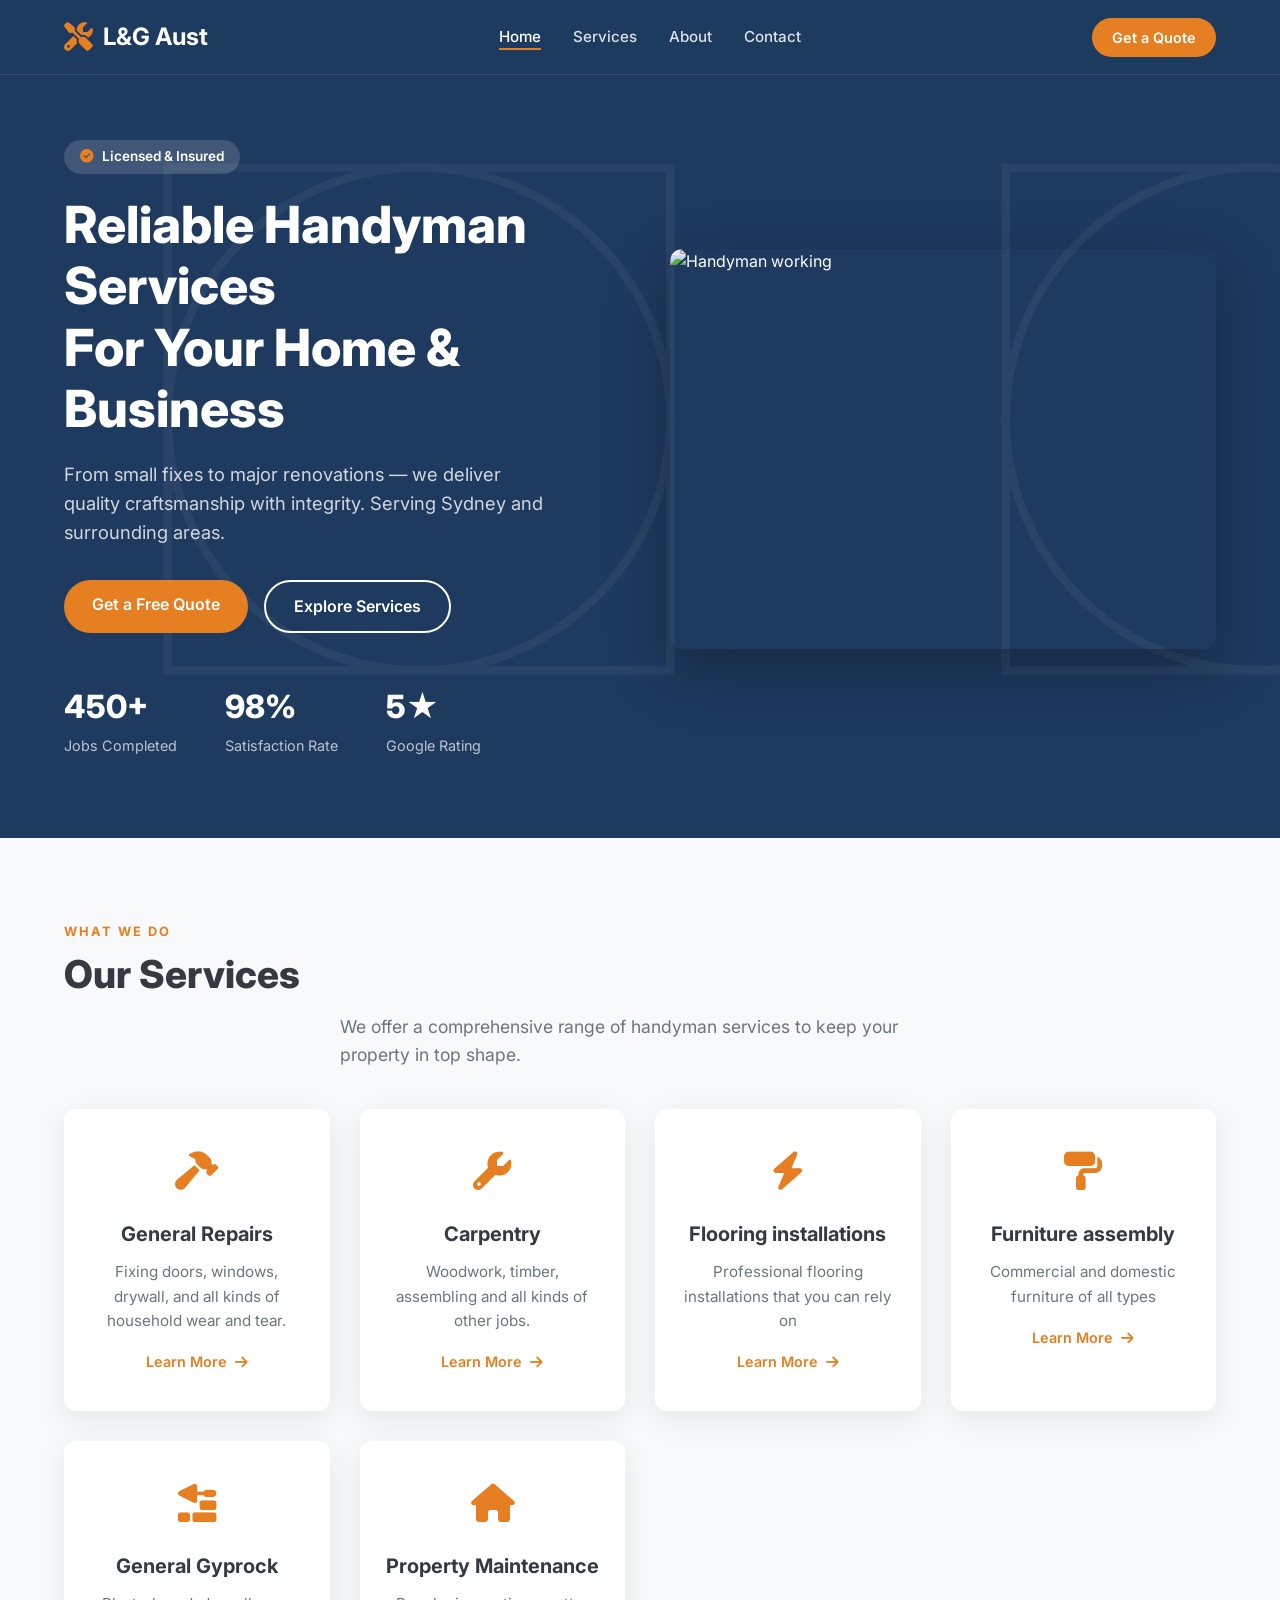
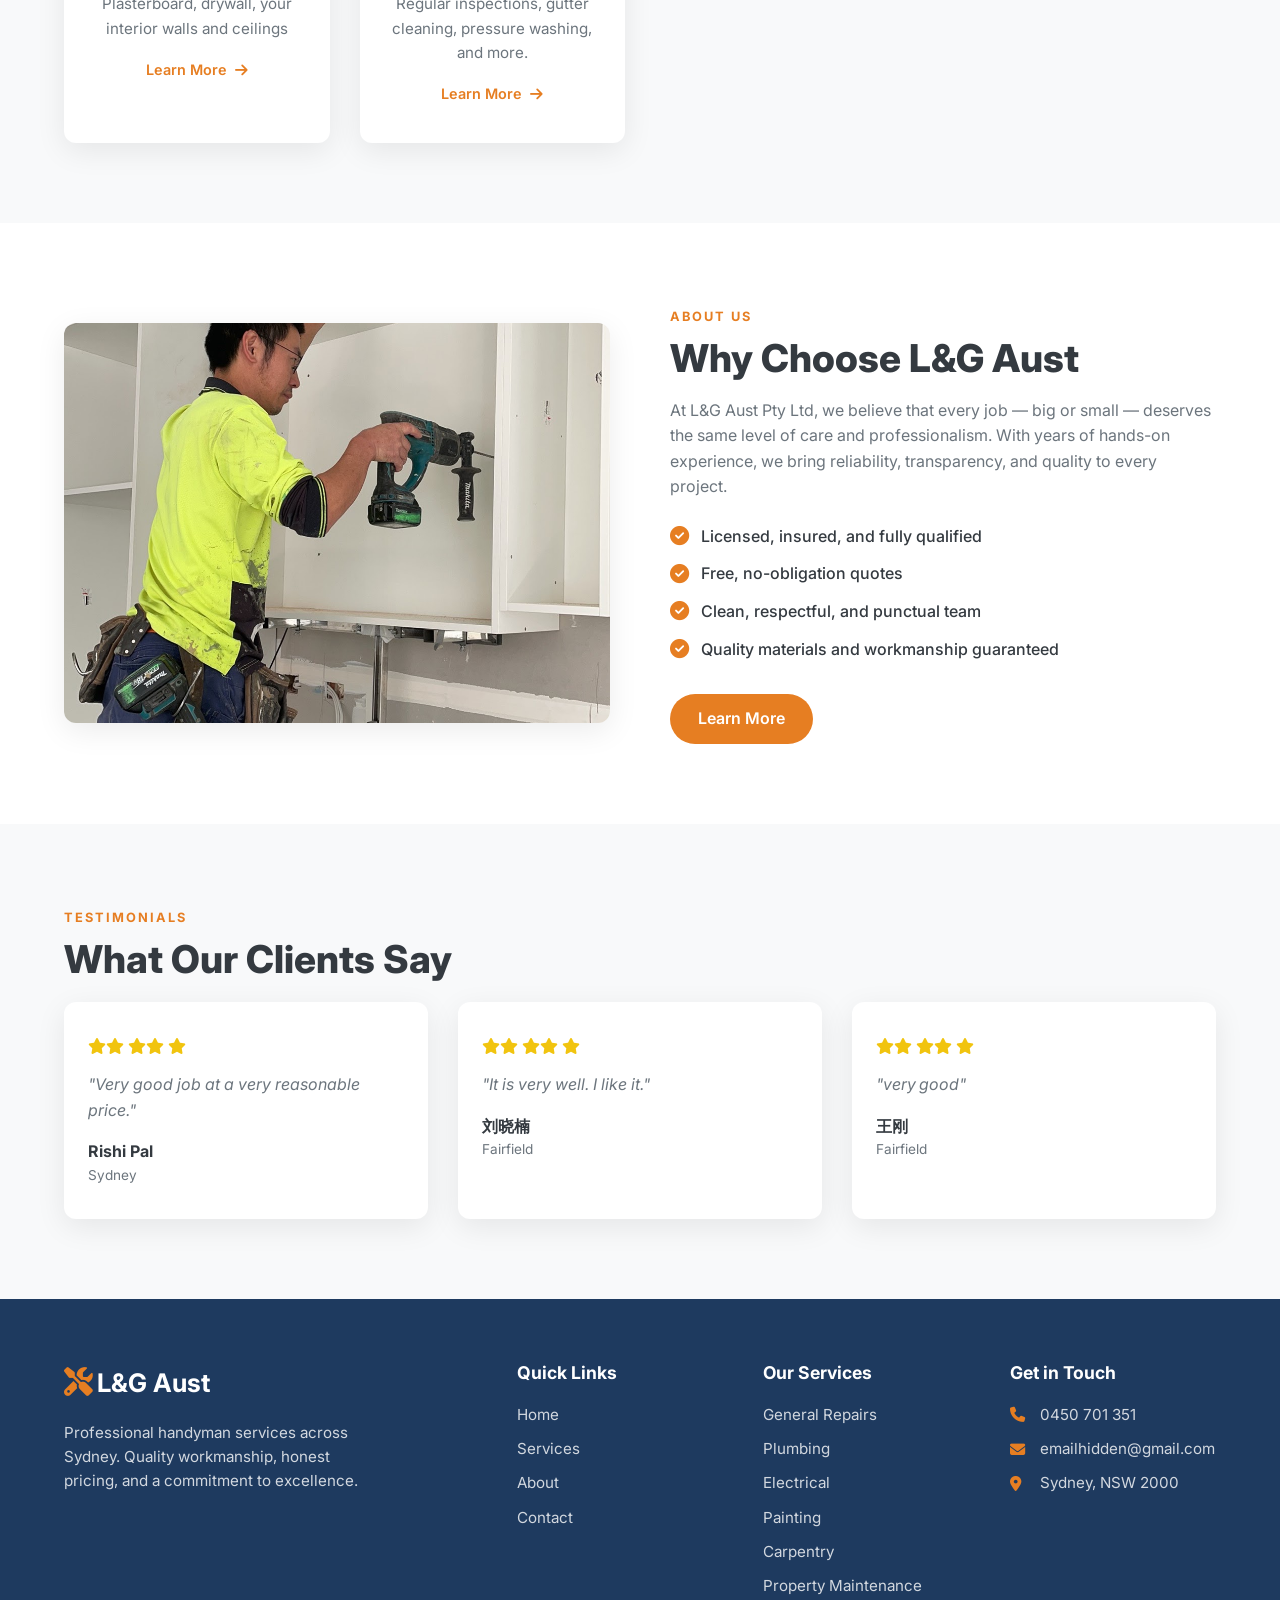
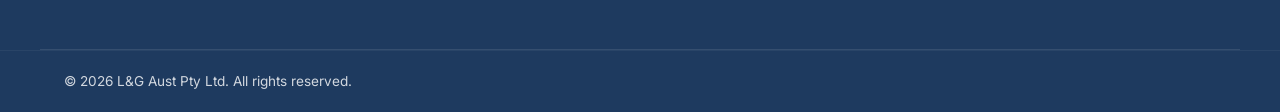
==== commit 12cf6f21: "Update highlights span" ====
--- a/public/index.html
+++ b/public/index.html
@@ -203,7 +203,7 @@
     <div class="container footer-container">
       <div class="footer-brand">
         <span class="logo-icon"><i class="fas fa-tools"></i></span>
-        <span class="logo-text">L&G <span class="logo-highlight">Aust</span></span>
+        <span class="logo-text">L&G Aust</span>
         <p class="footer-desc">
           Professional handyman services across Sydney. Quality workmanship,
           honest pricing, and a commitment to excellence.
--- a/public/styles.css
+++ b/public/styles.css
@@ -109,9 +109,7 @@
   line-height: 1.2;
   margin-bottom: 16px;
 }
-.section-title .highlight {
-  color: var(--accent);
-}
+
 
 .section-desc {
   font-size: 1.1rem;
@@ -152,9 +150,6 @@
   font-size: 1.8rem;
   color: var(--accent);
 }
-.logo-highlight {
-  color: var(--accent);
-}
 
 .nav-links {
   display: flex;
@@ -248,9 +243,6 @@
   font-weight: 800;
   line-height: 1.2;
   margin-bottom: 20px;
-}
-.hero-title .highlight {
-  color: var(--accent);
 }
 
 .hero-desc {
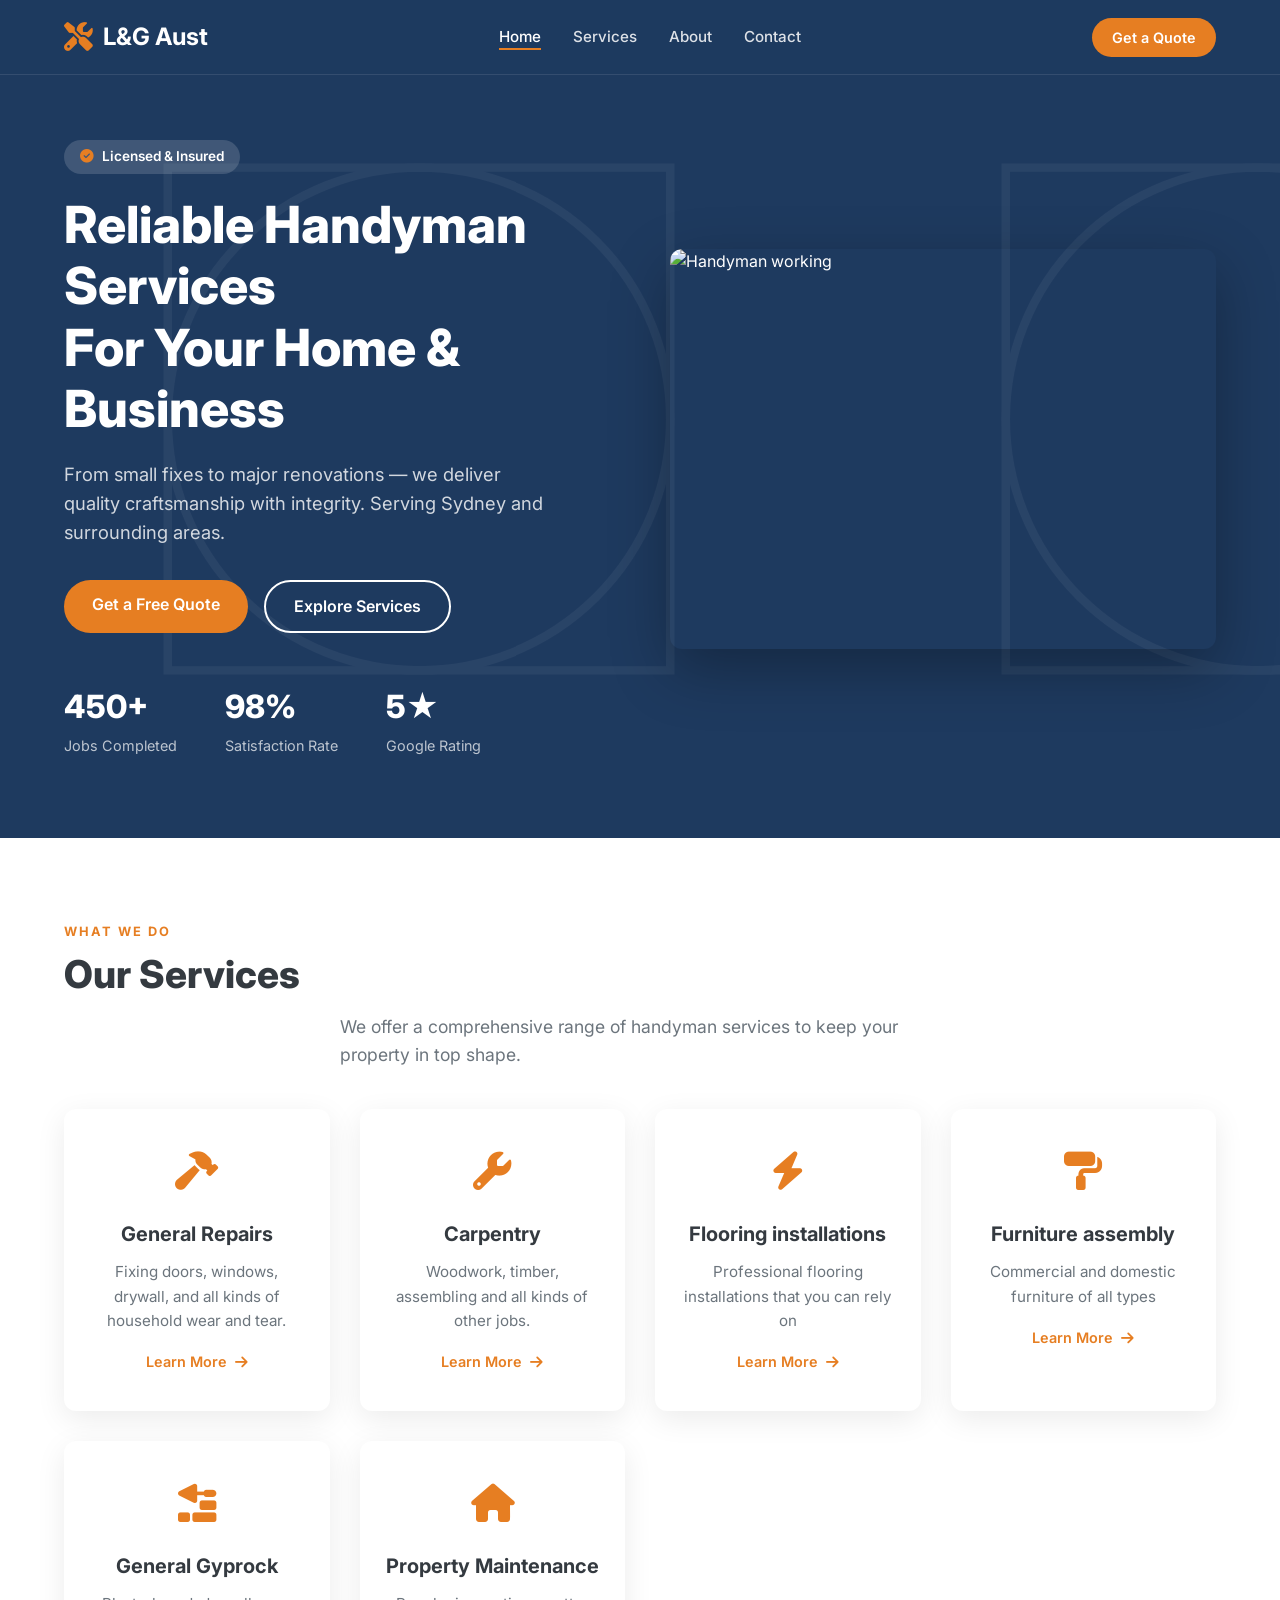
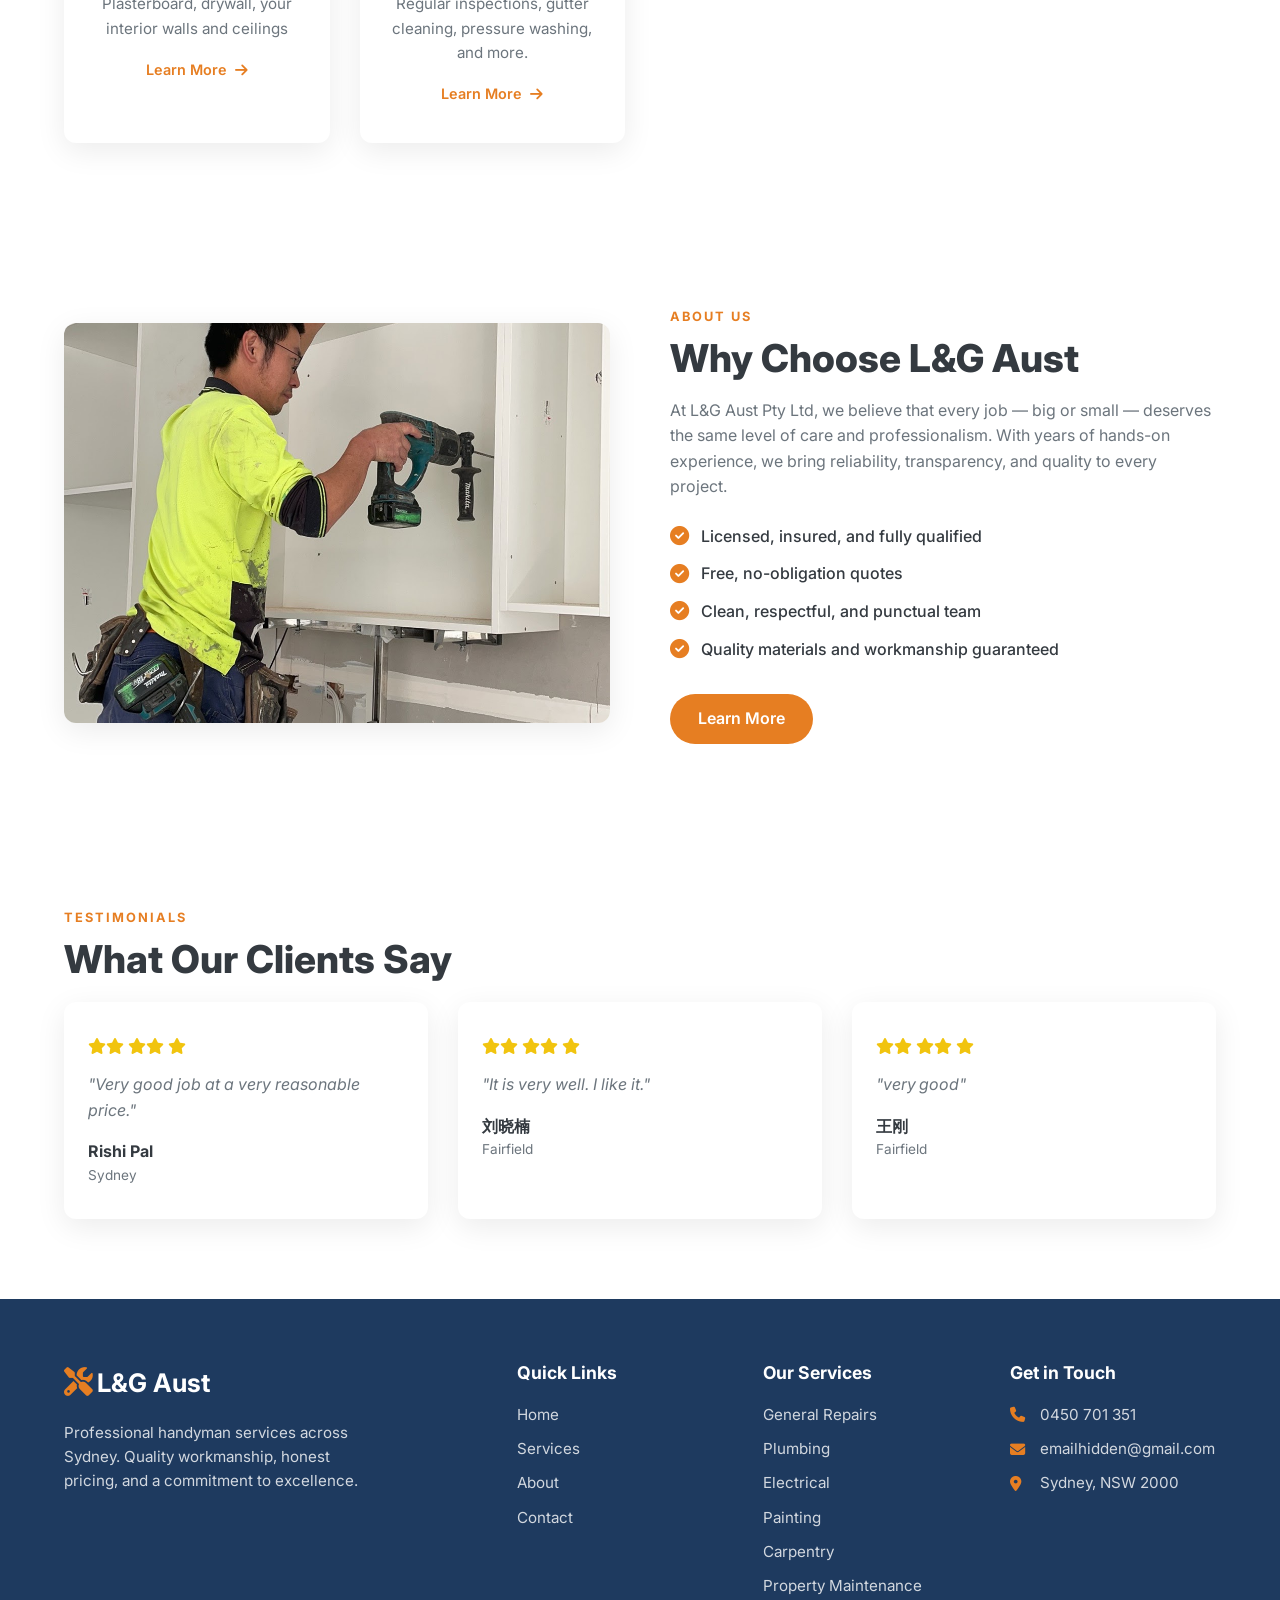
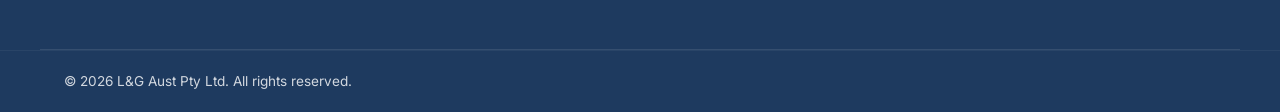
==== commit 391808a9: "update buttons" ====
--- a/public/index.html
+++ b/public/index.html
@@ -29,7 +29,7 @@
         <li><a href="contact.html">Contact</a></li>
       </ul>
       <div class="nav-cta">
-        <a href="contact.html" class="btn btn-primary btn-sm">Get a Quote</a>
+        <a href="contact.html" class="button button-primary button-sm">Get a Quote</a>
       </div>
       
     </div>
@@ -49,8 +49,8 @@
           with integrity. Serving Sydney and surrounding areas.
         </p>
         <div class="hero-buttons">
-          <a href="contact.html" class="btn btn-primary">Get a Free Quote</a>
-          <a href="services.html" class="btn btn-outline">Explore Services</a>
+          <a href="contact.html" class="button button-primary">Get a Free Quote</a>
+          <a href="services.html" class="button button-outline">Explore Services</a>
         </div>
         <div class="hero-stats">
           <div class="stat">
@@ -145,7 +145,7 @@
           <li><i class="fas fa-check-circle"></i> Clean, respectful, and punctual team</li>
           <li><i class="fas fa-check-circle"></i> Quality materials and workmanship guaranteed</li>
         </ul>
-        <a href="about.html" class="btn btn-primary">Learn More</a>
+        <a href="about.html" class="button button-primary">Learn More</a>
       </div>
     </div>
   </section>
--- a/public/styles.css
+++ b/public/styles.css
@@ -10,11 +10,10 @@
   --primary-light: #2a4a7a;
   --accent: #e67e22;
   --accent-hover: #cf6d17;
-  --gray-100: #f8f9fa;
-  --gray-200: #e9ecef;
-  --gray-300: #dee2e6;
-  --gray-600: #6c757d;
-  --gray-800: #343a40;
+  --white1: #e9ecef;
+  --lilgray: #dee2e6;
+  --gray: #6c757d;
+  --black: #343a40;
   --white: #ffffff;
   --shadow: 0 8px 30px rgba(0,0,0,0.08);
   --radius: 12px;
@@ -24,7 +23,7 @@
 
 body {
   font-family: var(--font);
-  color: var(--gray-800);
+  color: var(--black);
   background: var(--white);
   line-height: 1.6;
 }
@@ -51,7 +50,7 @@
 }
 
 /* ----- buttons ----- */
-.btn {
+.button {
   display: inline-block;
   padding: 12px 28px;
   border-radius: 50px;
@@ -63,36 +62,35 @@
   text-align: center;
 }
 
-.btn-primary {
+.button-primary {
   background: var(--accent);
   color: var(--white);
 }
-.btn-primary:hover {
+.button-primary:hover {
   background: var(--accent-hover);
   transform: translateY(-2px);
   box-shadow: 0 6px 20px rgba(230, 126, 34, 0.35);
 }
 
-.btn-outline {
+.button-outline {
   background: transparent;
   color: var(--white);
   border: 2px solid var(--white);
 }
-.btn-outline:hover {
+.button-outline:hover {
   background: var(--white);
   color: var(--primary);
 }
 
-.btn-sm {
+.button-sm {
   padding: 8px 20px;
   font-size: 0.9rem;
 }
 
-.btn-full {
+.button-full {
   width: 100%;
 }
 
-/* ----- section headers ----- */
 .section-tag {
   display: inline-block;
   font-size: 0.8rem;
@@ -113,7 +111,7 @@
 
 .section-desc {
   font-size: 1.1rem;
-  color: var(--gray-600);
+  color: var(--gray);
   max-width: 600px;
   margin: 0 auto 40px;
 }
@@ -177,29 +175,11 @@
   background: var(--accent);
 }
 
-.nav-cta .btn {
+.nav-cta .button {
   font-size: 0.9rem;
 }
 
-.hamburger {
-  display: none;
-  flex-direction: column;
-  gap: 5px;
-  cursor: pointer;
-  background: none;
-  border: none;
-  padding: 4px;
-}
-.hamburger span {
-  display: block;
-  width: 28px;
-  height: 3px;
-  background: var(--white);
-  border-radius: 3px;
-  transition: var(--transition);
-}
-
-/* ----- hero (index) ----- */
+
 .hero {
   position: relative;
   padding: 140px 0 80px;
@@ -285,7 +265,7 @@
 /* ----- services grid (shared) ----- */
 .services {
   padding: 80px 0;
-  background: var(--gray-100);
+  background: var(--white);
 }
 
 .services-grid {
@@ -319,7 +299,7 @@
   margin-bottom: 10px;
 }
 .service-card p {
-  color: var(--gray-600);
+  color: var(--gray);
   font-size: 0.95rem;
   margin-bottom: 16px;
 }
@@ -365,7 +345,7 @@
   margin-bottom: 16px;
 }
 .about-desc {
-  color: var(--gray-600);
+  color: var(--gray);
   margin-bottom: 24px;
 }
 
@@ -389,7 +369,7 @@
 /* ----- testimonials (shared) ----- */
 .testimonials {
   padding: 80px 0;
-  background: var(--gray-100);
+  background: var(--white);
 }
 
 .testimonials-grid {
@@ -411,7 +391,7 @@
 }
 .testimonial-card p {
   font-style: italic;
-  color: var(--gray-600);
+  color: var(--gray);
   margin-bottom: 16px;
 }
 .testimonial-author {
@@ -423,7 +403,7 @@
 }
 .author-location {
   font-size: 0.85rem;
-  color: var(--gray-600);
+  color: var(--gray);
 }
 
 /* ----- contact (shared) ----- */
@@ -442,7 +422,7 @@
   margin-bottom: 16px;
 }
 .contact-desc {
-  color: var(--gray-600);
+  color: var(--gray);
   margin-bottom: 32px;
 }
 
@@ -461,7 +441,7 @@
 .contact-icon {
   width: 44px;
   height: 44px;
-  background: var(--gray-100);
+  background: var(--white);
   border-radius: 50%;
   display: flex;
   align-items: center;
@@ -472,7 +452,7 @@
 .contact-item strong {
   display: block;
   font-size: 0.85rem;
-  color: var(--gray-600);
+  color: var(--gray);
 }
 .contact-item span {
   font-weight: 500;
@@ -485,12 +465,12 @@
 .contact-social a {
   width: 44px;
   height: 44px;
-  background: var(--gray-100);
+  background: var(--white);
   border-radius: 50%;
   display: flex;
   align-items: center;
   justify-content: center;
-  color: var(--gray-800);
+  color: var(--black);
   transition: var(--transition);
 }
 .contact-social a:hover {
@@ -499,7 +479,7 @@
 }
 
 .contact-form-wrapper {
-  background: var(--gray-100);
+  background: var(--white);
   padding: 40px;
   border-radius: var(--radius);
   box-shadow: var(--shadow);
@@ -522,7 +502,7 @@
 .form-group textarea {
   width: 100%;
   padding: 12px 16px;
-  border: 1px solid var(--gray-300);
+  border: 1px solid var(--lilgray);
   border-radius: 8px;
   font-family: var(--font);
   font-size: 1rem;
@@ -605,7 +585,6 @@
 }
 
 
-/* ----- responsive ----- */
 @media (max-width: 992px) {
   .hero-container,
   .about-container,
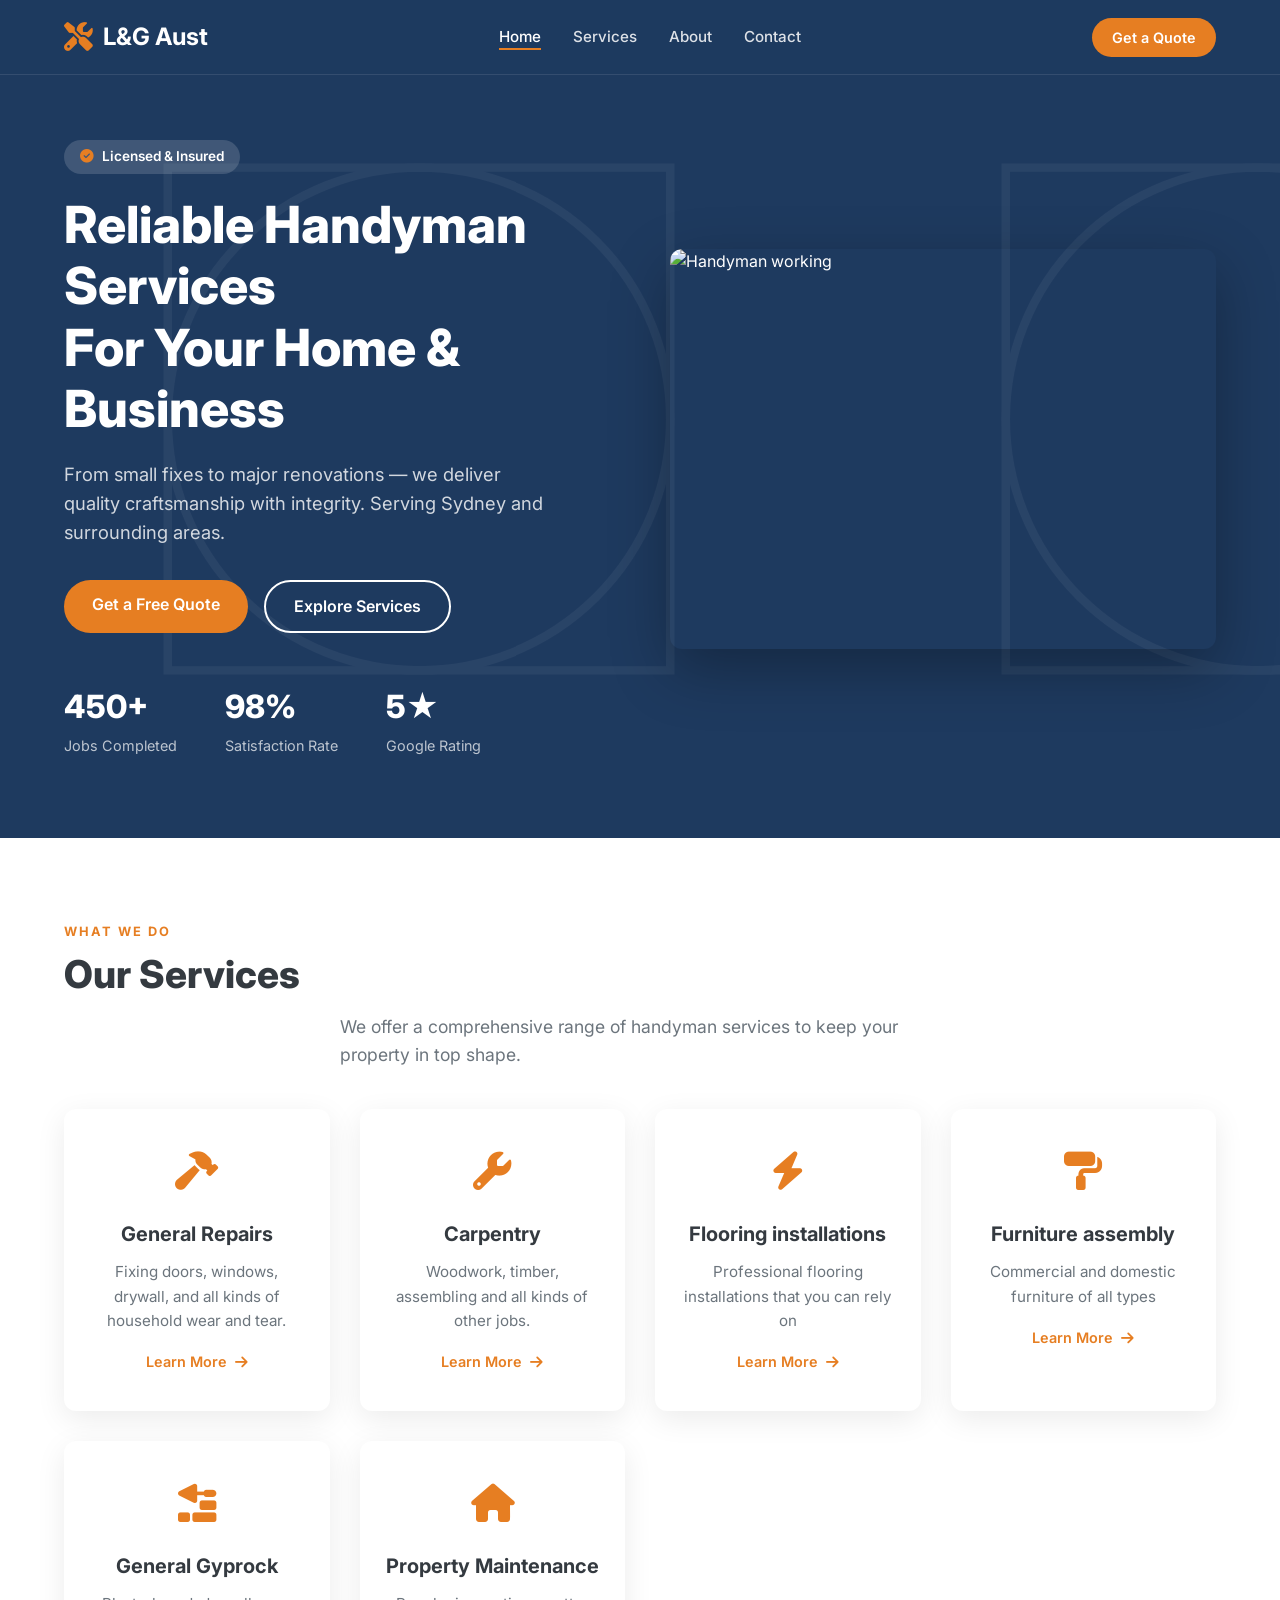
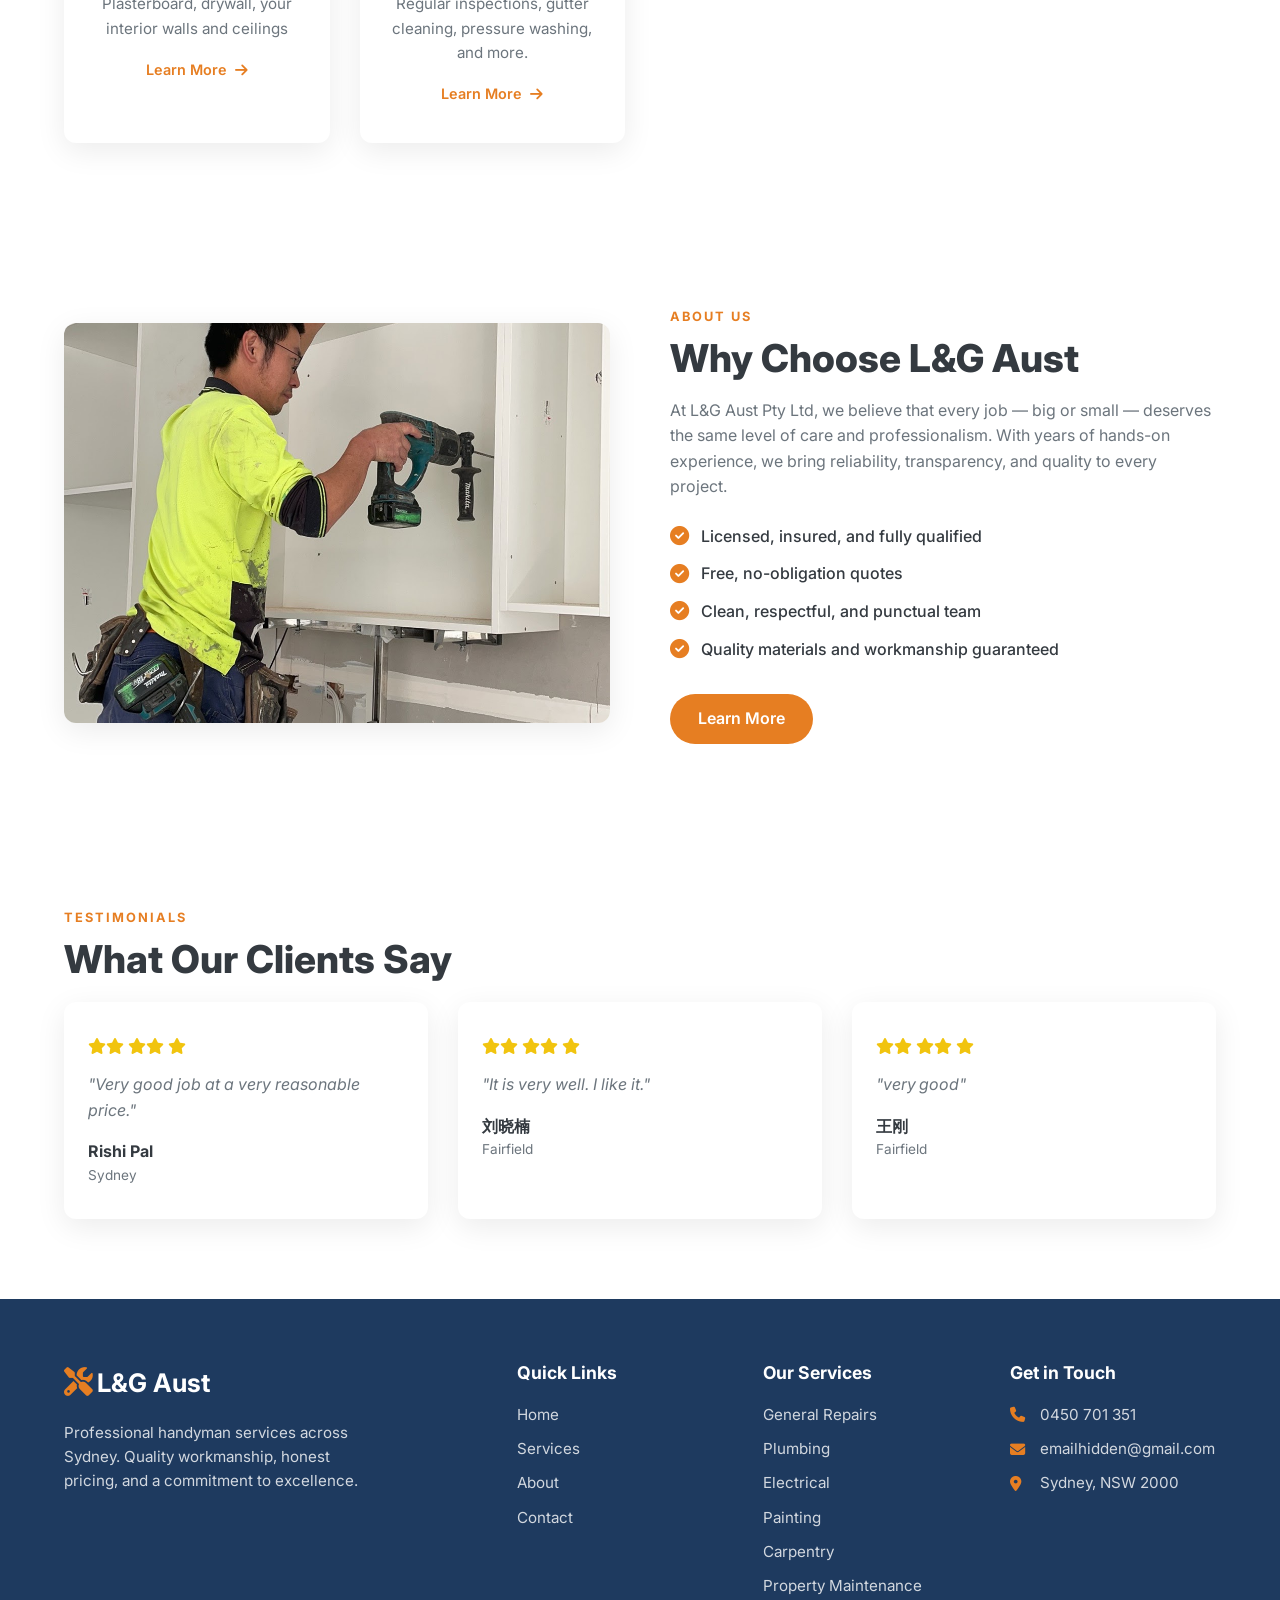
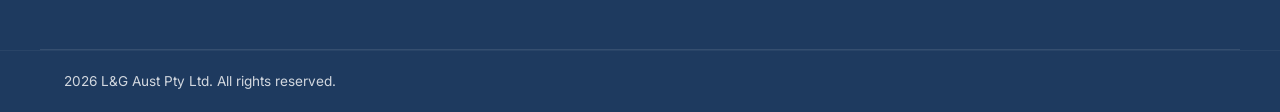
==== commit 782b40eb: "update file contents for html" ====
--- a/public/index.html
+++ b/public/index.html
@@ -1,6 +1,3 @@
-<!-- ====================================================
-     index.html – Home / Landing Page
-     ==================================================== -->
 <!DOCTYPE html>
 <html lang="en">
 <head>
@@ -15,7 +12,7 @@
 </head>
 <body>
 
-  <!-- Navigation -->
+
   <nav class="navbar" id="navbar">
     <div class="container nav-container">
       <div class="nav-logo">
@@ -35,7 +32,6 @@
     </div>
   </nav>
 
-  <!-- Hero -->
   <section class="hero" id="hero">
     <div class="hero-overlay"></div>
     <div class="container hero-container">
@@ -125,7 +121,6 @@
     </div>
   </section>
 
-  <!-- About snippet -->
   <section class="about" id="about">
     <div class="container about-container">
       <div class="about-image">
@@ -240,7 +235,7 @@
     </div>
     <div class="footer-bottom">
       <div class="container">
-        <p>&copy; 2026 L&G Aust Pty Ltd. All rights reserved.</p>
+        <p>2026 L&G Aust Pty Ltd. All rights reserved.</p>
       </div>
     </div>
   </footer>
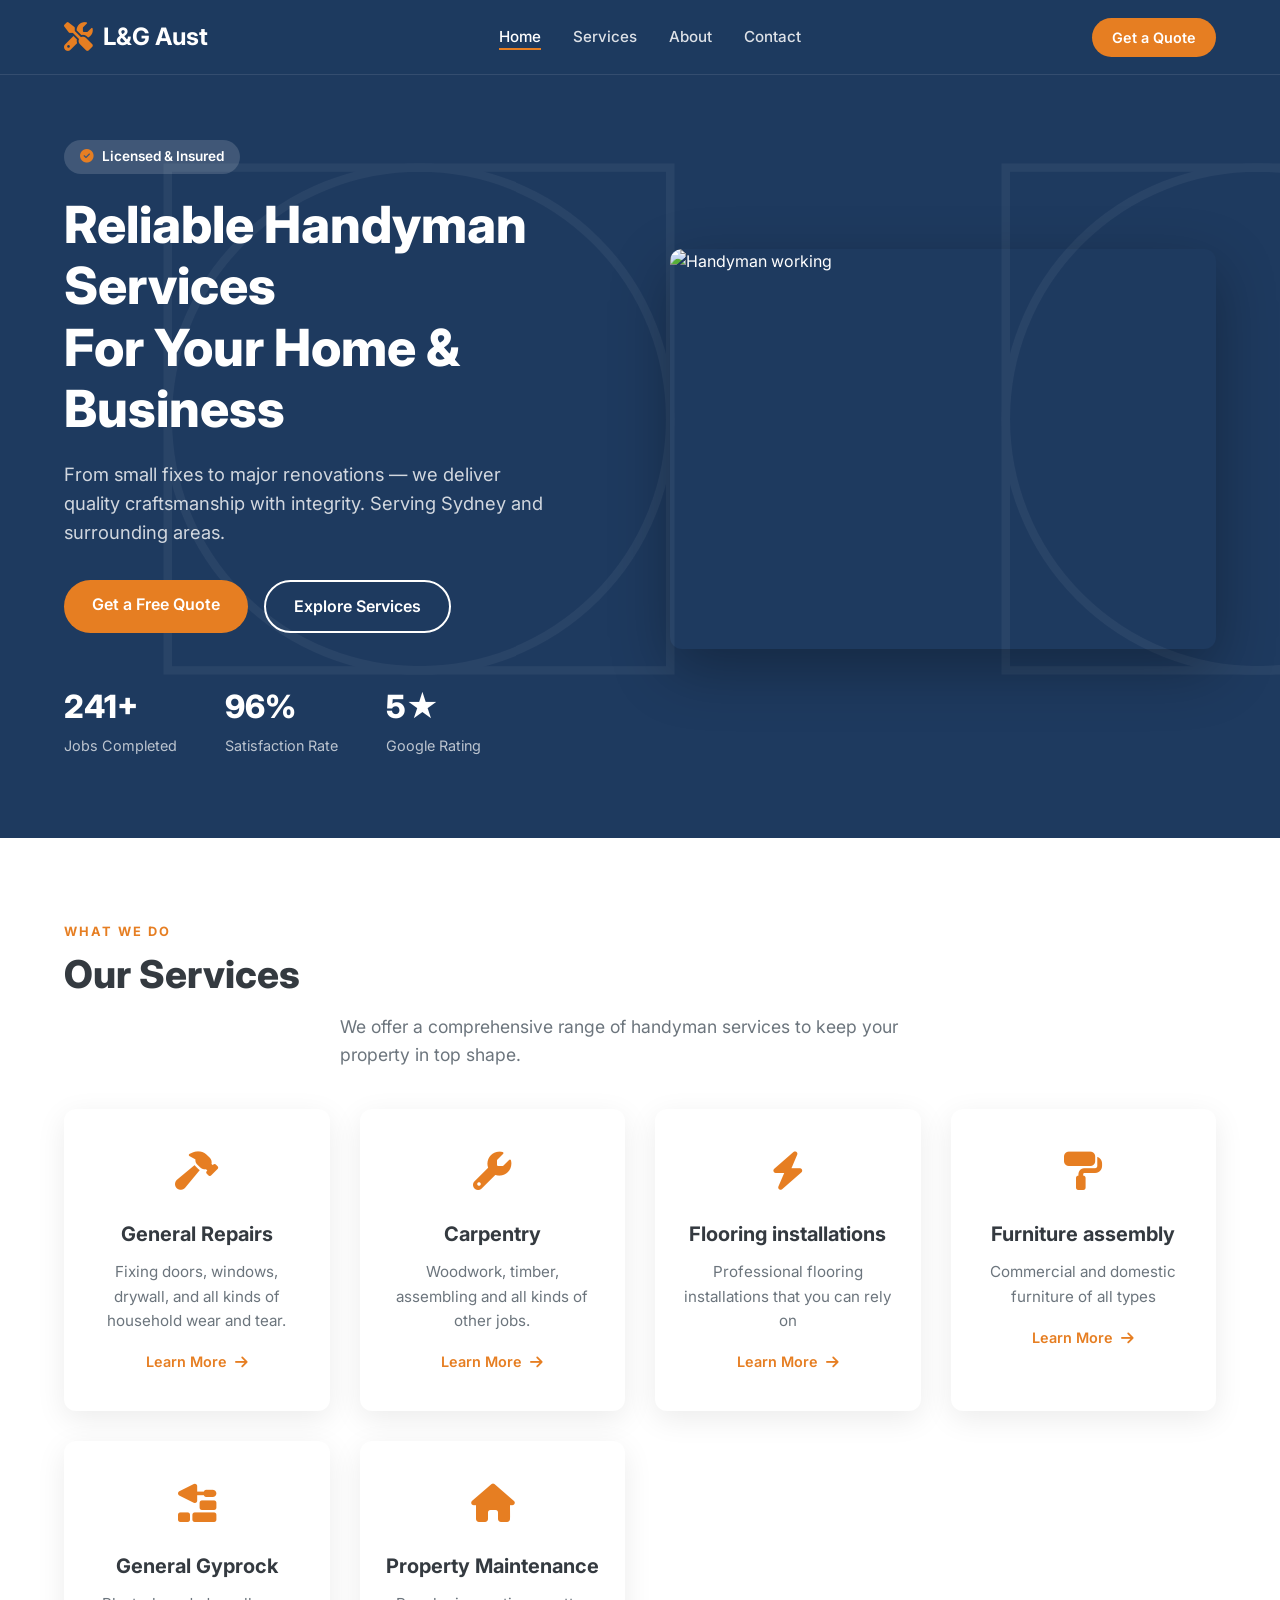
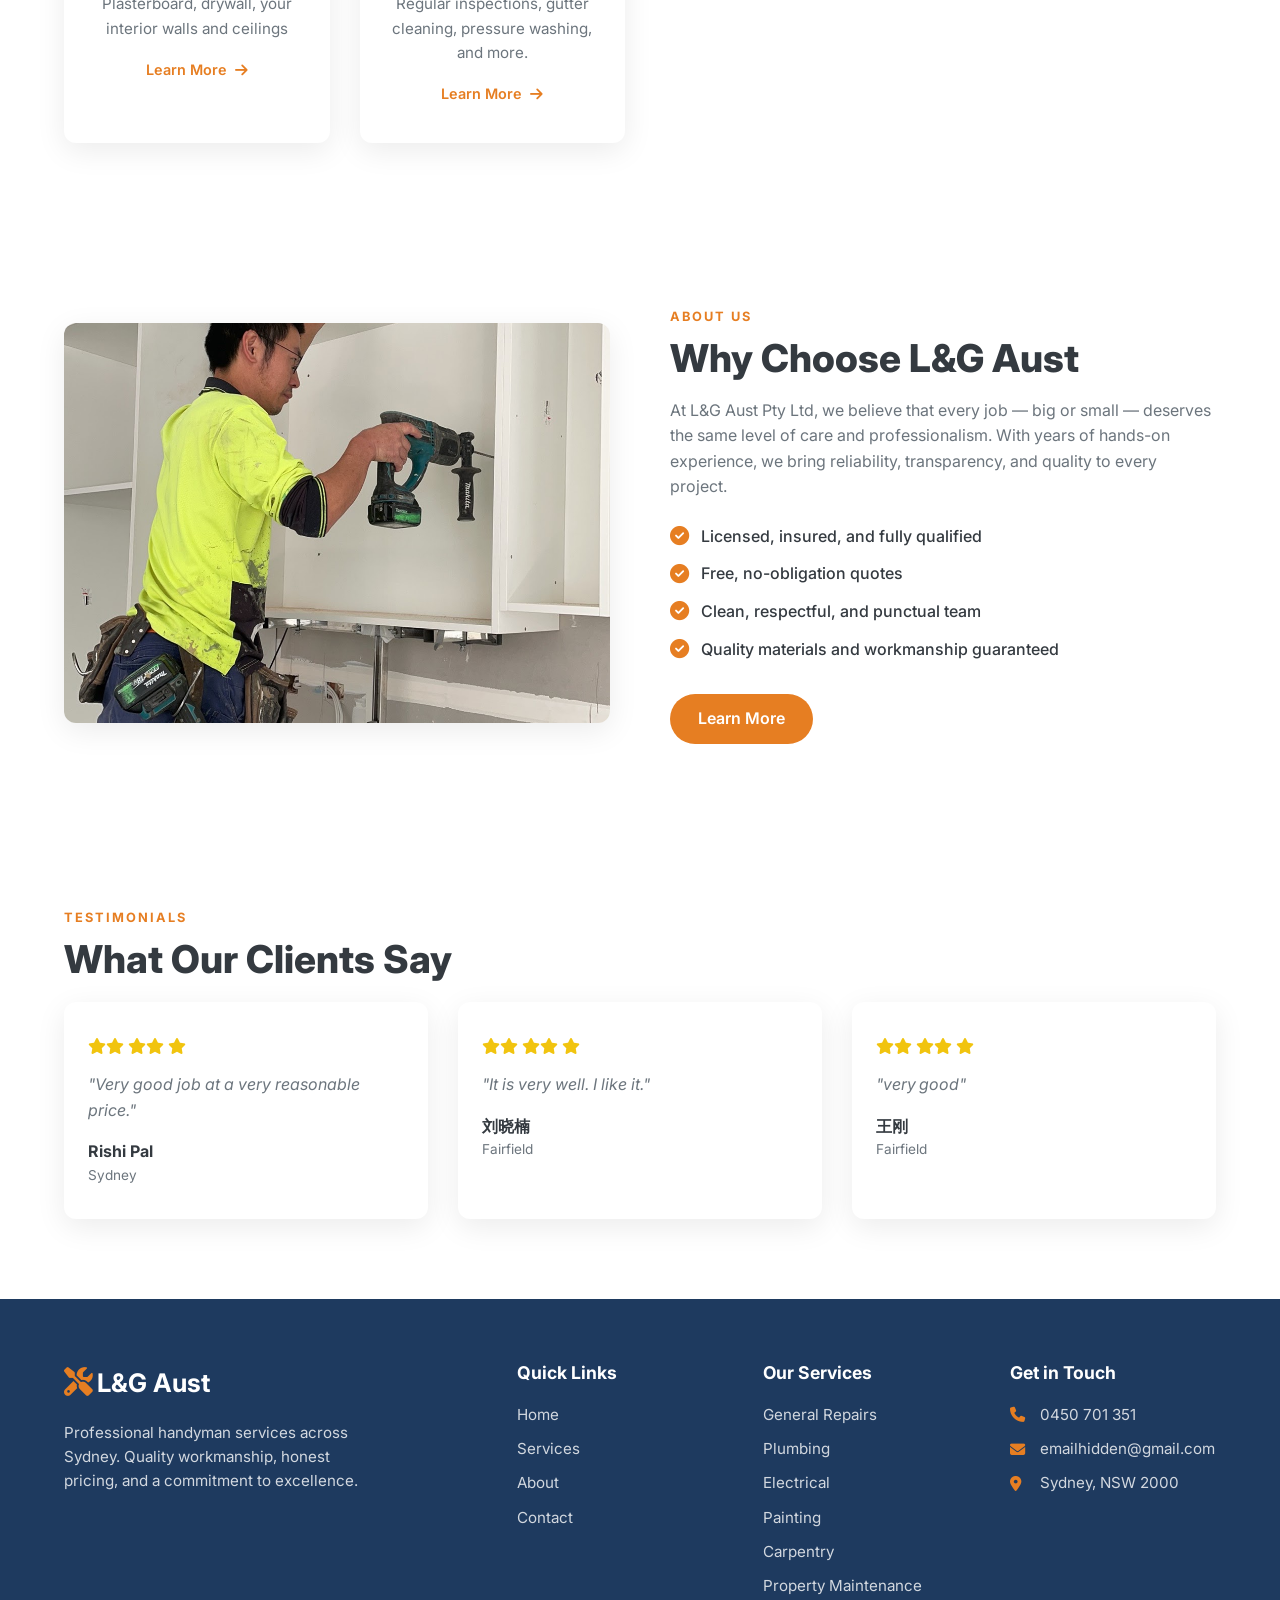
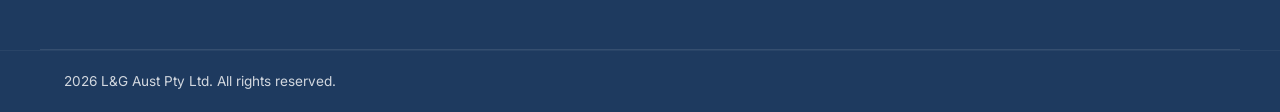
==== commit 897f873b: "update html content" ====
--- a/public/index.html
+++ b/public/index.html
@@ -50,11 +50,11 @@
         </div>
         <div class="hero-stats">
           <div class="stat">
-            <span class="stat-number">450+</span>
+            <span class="stat-number">241+</span>
             <span class="stat-label">Jobs Completed</span>
           </div>
           <div class="stat">
-            <span class="stat-number">98%</span>
+            <span class="stat-number">96%</span>
             <span class="stat-label">Satisfaction Rate</span>
           </div>
           <div class="stat">
@@ -69,7 +69,6 @@
     </div>
   </section>
 
-  <!-- Services snippet -->
   <section class="services" id="services">
     <div class="container">
       <div class="section-header">
